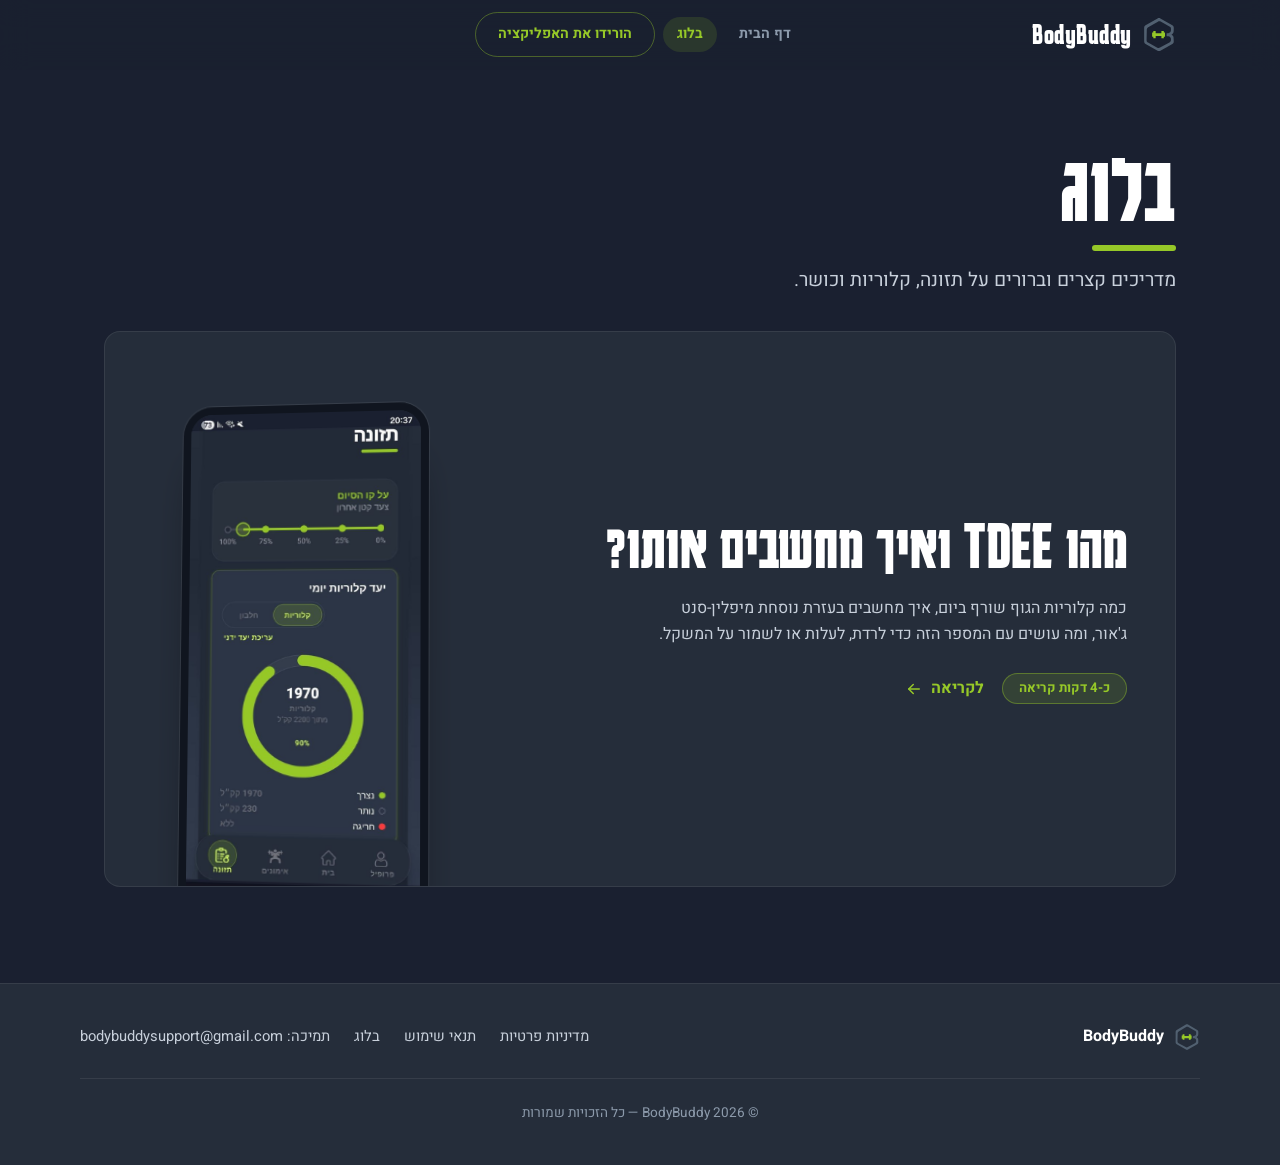
==== blog/index.html @ dd78ea49 "feat(icons): favicons and touch icons on app background color Icons were transparent, so browsers/iO" ====
<!DOCTYPE html>
<html lang="he" dir="rtl">
<head>
<meta charset="UTF-8">
<meta name="viewport" content="width=device-width, initial-scale=1.0">
<title>BodyBuddy – בלוג</title>
<meta name="description" content="מדריכים קצרים על תזונה, קלוריות וכושר מהצוות של BodyBuddy.">
<meta name="theme-color" content="#1a2030">
<link rel="canonical" href="https://bodybuddy.fitness/blog/">
<link rel="icon" href="/favicon.ico" sizes="48x48">
<link rel="icon" type="image/svg+xml" href="/images/icon.svg">
<link rel="icon" type="image/png" sizes="32x32" href="/images/favicon-32.png">
<link rel="icon" type="image/png" sizes="48x48" href="/images/favicon-48.png">
<link rel="icon" type="image/png" sizes="192x192" href="/images/favicon-192.png">
<link rel="apple-touch-icon" sizes="180x180" href="/images/apple-touch-icon.png">
<link rel="manifest" href="/site.webmanifest">
<link rel="preconnect" href="https://fonts.googleapis.com">
<link rel="preconnect" href="https://fonts.gstatic.com" crossorigin>
<link href="https://fonts.googleapis.com/css2?family=Heebo:wght@300;400;500;600;700;800&family=Karantina:wght@300;400;700&display=swap" rel="stylesheet">
<script>document.documentElement.classList.add('js');</script>
<link rel="stylesheet" href="../style.css">
<link rel="stylesheet" href="blog.css">
</head>
<body>

<div class="lap" aria-hidden="true"><i id="lapBar"></i></div>

<header class="site-header" id="siteHeader">
  <div class="header-inner">
    <a href="../index.html" class="brand" aria-label="BodyBuddy — לדף הבית">
      <img src="../images/logo-mark.svg" alt="" class="brand-logo" width="34" height="34">
      <span class="brand-name">BodyBuddy</span>
    </a>
    <div class="header-actions">
      <a href="../index.html" class="nav-link nav-home">דף הבית</a>
      <a href="index.html" class="nav-link is-current" aria-current="page">בלוג</a>
      <a href="../index.html#download" class="btn btn-ghost btn-small">הורידו את האפליקציה</a>
    </div>
  </div>
</header>

<main>
  <div class="section-inner">
    <header class="blog-hero">
      <h1 class="blog-title">בלוג</h1>
      <p class="blog-sub">מדריכים קצרים וברורים על תזונה, קלוריות וכושר.</p>
    </header>

    <div class="posts">
      <a class="post-feature" href="tdee/index.html">
        <div class="post-feature-text">
          <h2>מהו TDEE ואיך מחשבים אותו?</h2>
          <p>כמה קלוריות הגוף שורף ביום, איך מחשבים בעזרת נוסחת מיפלין-סנט ג'אור, ומה עושים עם המספר הזה כדי לרדת, לעלות או לשמור על המשקל.</p>
          <div class="read-meta">
            <span class="chip">כ-4 דקות קריאה</span>
            <span class="read-more">לקריאה
              <svg viewBox="0 0 24 24" fill="none" stroke="currentColor" stroke-width="2" stroke-linecap="round" stroke-linejoin="round" aria-hidden="true"><path d="M19 12H5"/><path d="M11 6l-6 6 6 6"/></svg>
            </span>
          </div>
        </div>
        <div class="post-feature-shot" aria-hidden="true">
          <img src="../images/screens/w640/nutrition-calories.jpg" alt="" width="640" height="1372" loading="lazy">
        </div>
      </a>
    </div>
  </div>
</main>

<footer class="site-footer">
  <div class="footer-inner">
    <div class="footer-brand">
      <img src="../images/logo-mark.svg" alt="" class="footer-logo" width="26" height="26">
      <span>BodyBuddy</span>
    </div>
    <nav class="footer-links" aria-label="קישורי פוטר">
      <a href="/privacypolicy/">מדיניות פרטיות</a>
      <a href="/termsofservice/">תנאי שימוש</a>
      <a href="index.html">בלוג</a>
      <a href="mailto:bodybuddysupport@gmail.com">תמיכה: bodybuddysupport@gmail.com</a>
    </nav>
    <p class="copyright">© <span id="year">2026</span> BodyBuddy — כל הזכויות שמורות</p>
  </div>
</footer>

<script src="blog.js"></script>
</body>
</html>
---- style.css ----
/* ===== BodyBuddy — site =====
   Palette is the app's own (same tokens as the privacy policy page and the logo):
   slate-navy ground, one green. The real app screens are the content. */

:root {
  --bg: #1a2030;
  --surface: #252d3a;
  --inner: #2c3545;
  --green: #96c828;
  --green-soft: rgba(150, 200, 40, 0.14);
  --green-line: rgba(150, 200, 40, 0.4);
  --muted: #516070;
  --text: #c8d0db;
  --text-2: #8c9aab;
  --heading: #ffffff;
  --line: rgba(255, 255, 255, 0.08);
  --font-display: "Karantina", "Heebo", sans-serif;
  --font-body: "Heebo", sans-serif;
  --max-width: 1120px;
  --ease-out: cubic-bezier(0.16, 1, 0.3, 1);
}

* { box-sizing: border-box; margin: 0; padding: 0; }

html {
  overflow-x: hidden;
  scroll-behavior: smooth;
  scroll-padding-top: 72px;
  scrollbar-color: var(--green) var(--bg);
  scrollbar-width: thin;
}

body {
  background: var(--bg);
  color: var(--text);
  font-family: var(--font-body);
  line-height: 1.6;
  -webkit-font-smoothing: antialiased;
  overflow-x: clip;
}

::selection { background: var(--green); color: var(--bg); }
::-webkit-scrollbar { width: 10px; }
::-webkit-scrollbar-track { background: var(--bg); }
::-webkit-scrollbar-thumb { background: var(--green); border-radius: 6px; border: 2px solid var(--bg); }

img { max-width: 100%; display: block; }
a { color: inherit; text-decoration: none; }
a:focus-visible, button:focus-visible { outline: 2px solid var(--green); outline-offset: 4px; border-radius: 6px; }

.accent-text { color: var(--green); }

main, header, footer { position: relative; z-index: 1; }

/* ---------- Barbell: page progress, one plate pair per chapter ---------- */

.barbell { width: clamp(120px, 15vw, 180px); height: auto; aspect-ratio: 180 / 28; overflow: visible; justify-self: center; }
.barbell rect { transform-box: fill-box; }
.bb-shaft { fill: var(--inner); }
.bb-fill { fill: var(--green); transform-origin: center; transform: scaleX(var(--p, 0)); }
.bb-collar { fill: var(--muted); }
.bb-slot rect { fill: none; stroke: var(--inner); stroke-width: 1; }
.bb-plate rect { fill: var(--green); opacity: 0; transition: transform 0.7s var(--ease-out), opacity 0.25s ease; }
.bb-plate .l { transform: translateX(-12px); }
.bb-plate .r { transform: translateX(12px); }
.bb-plate.on rect { opacity: 1; transform: none; }
.barbell.is-lifted .bb-plates, .barbell.is-lifted .bb-collar, .barbell.is-lifted .bb-shaft, .barbell.is-lifted .bb-fill { animation: lift 0.9s var(--ease-out); }
@keyframes lift { 40% { translate: 0 -3px; } }

/* ---------- Header ---------- */

.site-header {
  position: sticky;
  top: 0;
  z-index: 50;
  backdrop-filter: blur(14px);
  -webkit-backdrop-filter: blur(14px);
  background: rgba(26, 32, 48, 0.72);
  border-bottom: 1px solid transparent;
  transition: border-color 0.3s, background 0.3s;
}
.site-header.is-scrolled { border-bottom-color: var(--line); background: rgba(26, 32, 48, 0.92); }

.header-inner {
  max-width: var(--max-width);
  margin: 0 auto;
  padding: 12px 24px;
  display: grid;
  grid-template-columns: 1fr auto 1fr;
  align-items: center;
  gap: 16px;
}
.header-actions { justify-self: end; }
.brand { display: flex; align-items: center; gap: 10px; }
.brand-logo { width: 34px; height: 34px; object-fit: contain; }
.brand-name { font-family: var(--font-display); font-weight: 700; font-size: 1.7rem; line-height: 1; letter-spacing: 0.02em; color: var(--heading); }

/* ---------- Buttons ---------- */

.btn {
  position: relative;
  overflow: hidden;
  display: inline-flex;
  align-items: center;
  justify-content: center;
  gap: 10px;
  border-radius: 999px;
  font-family: var(--font-body);
  font-weight: 700;
  font-size: 1rem;
  padding: 16px 34px;
  border: 1px solid transparent;
  transition: transform 0.5s var(--ease-out), box-shadow 0.4s var(--ease-out), background 0.3s, color 0.3s, border-color 0.3s;
  white-space: nowrap;
  cursor: pointer;
}
.btn svg { width: 20px; height: 20px; flex: none; }

.btn-primary { background: var(--green); color: var(--bg); box-shadow: 0 14px 24px -12px rgba(0, 0, 0, 0.6); }
.btn-primary::after {
  content: "";
  position: absolute;
  inset: 0;
  background: linear-gradient(100deg, transparent 30%, rgba(255, 255, 255, 0.5) 50%, transparent 70%);
  transform: translateX(120%);
  transition: transform 0.9s var(--ease-out);
}
.btn-primary:hover { box-shadow: 0 20px 30px -12px rgba(0, 0, 0, 0.7); }
.btn-primary:hover::after { transform: translateX(-120%); }
.btn-primary svg { transition: transform 0.5s var(--ease-out); }
.btn-primary:hover svg { transform: translateY(3px); }

.header-actions { display: flex; align-items: center; gap: 8px; }
.nav-link { color: var(--text-2); font-size: 0.88rem; font-weight: 700; padding: 6px 14px; border-radius: 999px; }
.nav-link:hover { color: var(--text); }

.btn-ghost { background: transparent; border-color: var(--green-line); color: var(--green); }
.btn-ghost:hover { background: var(--green); color: var(--bg); }
.btn-small { padding: 10px 22px; font-size: 0.88rem; }

.btn-link { color: var(--text); padding: 16px 8px; font-weight: 500; }
.btn-link svg { width: 18px; height: 18px; transition: transform 0.5s var(--ease-out); }
.btn-link:hover { color: var(--green); }
.btn-link:hover svg { transform: translateY(4px); }

/* ---------- Hero: a wall of the real app, drifting ---------- */

.hero {
  position: relative;
  overflow: hidden;
  min-height: min(860px, calc(100svh - 58px));
  padding: 56px 24px 72px;
  display: flex;
  align-items: center;
  justify-content: center;
}

.wall { position: absolute; inset: 0; pointer-events: none; }
.wall-cols {
  position: absolute;
  inset: -20% -10%;
  display: flex;
  justify-content: center;
  gap: 22px;
  transform: rotate(-12deg);
}
.col { width: clamp(150px, 19vw, 250px); flex: none; overflow: hidden; }
.col-b { margin-top: -90px; }
.col-c { margin-top: 60px; }
.col-track { display: flex; flex-direction: column; gap: 22px; }
.col img { width: 100%; height: auto; border-radius: 26px; border: 1px solid var(--line); }
.js .col-a .col-track { animation: wallUp 70s linear infinite; }
.js .col-b .col-track { animation: wallUp 90s linear infinite reverse; }
.js .col-c .col-track { animation: wallUp 80s linear infinite; }
@keyframes wallUp { to { transform: translateY(calc(-50% - 11px)); } }

.wall-scrim {
  position: absolute;
  inset: 0;
  background:
    radial-gradient(ellipse 36% 58% at 50% 50%, var(--bg) 20%, rgba(26, 32, 48, 0.72) 58%, rgba(26, 32, 48, 0) 100%),
    linear-gradient(to bottom, var(--bg), transparent 10%, transparent 86%, var(--bg));
}

.hero-inner {
  position: relative;
  z-index: 2;
  max-width: 680px;
  width: 100%;
  text-align: center;
  display: flex;
  flex-direction: column;
  align-items: center;
}

.hero-logo-wrap { width: clamp(170px, 24vw, 230px); margin-bottom: 26px; transform: translate(var(--lx, 0px), var(--ly, 0px)); transition: transform 0.6s var(--ease-out); }
.hero-logo { width: 100%; height: auto; filter: drop-shadow(0 18px 24px rgba(0, 0, 0, 0.45)); }
.js .hero-logo { animation: logoIn 1.3s var(--ease-out) 0.15s both; }
@keyframes logoIn { from { opacity: 0; transform: translateY(28px) scale(0.92); filter: blur(14px); } to { opacity: 1; transform: none; filter: blur(0) drop-shadow(0 18px 24px rgba(0, 0, 0, 0.45)); } }

.hero-tagline {
  font-size: clamp(1.1rem, 2.4vw, 1.35rem);
  color: var(--text);
  max-width: 520px;
  text-wrap: balance;
  margin-bottom: 32px;
}
.hero-cta { display: flex; align-items: center; gap: 18px; flex-wrap: wrap; justify-content: center; }

.js .hero-tagline, .js .hero-cta { opacity: 0; animation: fadeUp 1s var(--ease-out) forwards; }
.js .hero-tagline { animation-delay: 0.6s; }
.js .hero-cta { animation-delay: 0.78s; }
@keyframes fadeUp { from { opacity: 0; transform: translateY(18px); } to { opacity: 1; transform: none; } }

/* ---------- About ---------- */

.section-inner { max-width: var(--max-width); margin: 0 auto; padding: 0 24px; }

.about { padding: 72px 0 40px; }
.about-text {
  max-width: 880px;
  margin: 0 auto;
  font-size: clamp(1.4rem, 3.2vw, 2.35rem);
  line-height: 1.45;
  font-weight: 700;
  text-wrap: pretty;
}
.about-text .w { color: rgba(200, 208, 219, 0.22); transition: color 0.35s ease; }
.about-text .w.on { color: var(--heading); }
.about-text .w.on.accent-text { color: var(--green); }

/* ---------- Chapters (sticky phone) ---------- */

.chapter { position: relative; padding: 72px 0 32px; }
.chapter > .section-inner { position: relative; z-index: 1; }

/* each chapter draws one of the app's own charts behind it as you read (illustrative, no values) */
.chapter-bg { position: absolute; inset: 0; pointer-events: none; overflow: clip; }
.chart {
  position: sticky;
  top: 34svh;
  display: block;
  width: 100%;
  height: 56svh;
  overflow: visible;
}
.chart-line {
  fill: none;
  stroke: var(--green);
  stroke-width: 2.4;
  stroke-linecap: round;
  stroke-linejoin: round;
  opacity: 0.32;
  stroke-dasharray: 1;
  stroke-dashoffset: calc(1 - var(--draw, 0));
}
.chart-goal { stroke: var(--muted); stroke-width: 1.5; stroke-dasharray: 6 8; vector-effect: non-scaling-stroke; opacity: 0.45; }
.chart-bars rect {
  fill: var(--green);
  opacity: 0.09;
  transform-box: fill-box;
  transform-origin: bottom;
  transform: scaleY(clamp(0, calc(var(--draw, 0) * 8 - var(--k)), 1));
}
html:not(.js) .chapter { --draw: 1; }

.chapter-head { margin-bottom: 24px; max-width: 560px; }
.chapter-title {
  font-family: var(--font-display);
  font-weight: 700;
  font-size: clamp(3.8rem, 11vw, 6rem);
  line-height: 0.95;
  letter-spacing: 0.01em;
  color: var(--heading);
  padding-bottom: 18px;
  position: relative;
}
.chapter-title::after {
  content: "";
  position: absolute;
  inset-inline-start: 0;
  bottom: 0;
  width: 84px;
  height: 6px;
  border-radius: 3px;
  background: var(--green);
  transform-origin: right center;
}
.js .chapter-head:not(.is-visible) .chapter-title::after { transform: scaleX(0); }
.chapter-title::after { transition: transform 0.9s var(--ease-out) 0.2s; }
.chapter-sub { color: var(--text); font-size: 1.15rem; margin-top: 14px; text-wrap: balance; }

.chapter-body {
  display: grid;
  grid-template-columns: minmax(0, 1fr) 340px;
  gap: 72px;
  align-items: start;
}

.steps { list-style: none; position: relative; padding-inline-start: 44px; }
.steps::before {
  content: "";
  position: absolute;
  inset-block: 0;
  inset-inline-start: 7px;
  width: 3px;
  border-radius: 2px;
  background: var(--inner);
}
.steps::after {
  content: "";
  position: absolute;
  inset-block-start: 0;
  inset-inline-start: 7px;
  width: 3px;
  height: 100%;
  border-radius: 2px;
  background: var(--green);
  transform-origin: top;
  transform: scaleY(var(--fill, 0));
}

.step {
  position: relative;
  min-height: 58vh;
  display: flex;
  flex-direction: column;
  justify-content: center;
  opacity: 1;
  transition: opacity 0.6s var(--ease-out);
}
.js .step:not(.is-active) { opacity: 0.32; }
.step::before {
  content: "";
  position: absolute;
  inset-inline-start: -44px;
  top: 50%;
  width: 17px;
  height: 17px;
  margin-top: -9px;
  border-radius: 50%;
  background: var(--bg);
  border: 3px solid var(--inner);
  transition: background 0.4s, border-color 0.4s, transform 0.6s var(--ease-out);
  z-index: 1;
}
.step.is-active::before { background: var(--green); border-color: var(--green); transform: scale(1.35); }

.step h3 {
  font-family: var(--font-display);
  font-weight: 700;
  font-size: clamp(2.3rem, 5vw, 3.4rem);
  line-height: 1;
  color: var(--heading);
  margin-bottom: 14px;
}
.step p { color: var(--text); font-size: 1.1rem; max-width: 44ch; }

/* inline screenshot: the no-JS fallback */
.step-shot {
  display: block;
  width: min(100%, 300px);
  height: auto;
  margin-top: 26px;
  border-radius: 34px;
  border: 8px solid #10151f;
  box-shadow: 0 0 0 1px var(--line), 0 30px 40px -24px rgba(0, 0, 0, 0.8);
}
.phone-col { display: none; }

/* with JS: one sticky phone per chapter whose screen follows the steps (desktop and mobile) */
.js .step-shot { display: none; }
.js .phone-col {
  /* the phone is sized from the screen height so it always fits, even on a classic laptop */
  --w: min(316px, calc((100svh - 130px) * 0.466 + 18px));
  display: block;
  position: sticky;
  top: max(72px, calc(50svh - (var(--w) * 2.144 + 18px) / 2));
  perspective: 1400px;
}
.js .phone {
  width: var(--w);
  margin-inline: auto;
  padding: 9px;
  border-radius: 44px;
  background: #10151f;
  border: 1px solid rgba(255, 255, 255, 0.16);
  box-shadow: 0 50px 60px -30px rgba(0, 0, 0, 0.85), 0 0 0 1px rgba(150, 200, 40, 0.14);
  transform: rotateY(var(--ry, -6deg)) rotateX(2deg);
  transition: transform 0.9s var(--ease-out);
}
.js .phone-screen {
  position: relative;
  width: 100%;
  aspect-ratio: 1080 / 2316;
  border-radius: 36px;
  overflow: hidden;
  background: var(--surface);
}
.phone-screen .scr {
  position: absolute;
  inset: 0;
  width: 100%;
  height: 100%;
  object-fit: cover;
  opacity: 0;
  clip-path: inset(100% 0 0 0);
  transform: scale(1.06);
  transition: clip-path 0.85s var(--ease-out), transform 1.1s var(--ease-out), opacity 0s linear 0.9s;
}
.phone-screen .scr.was-active { opacity: 1; clip-path: inset(0); transform: none; z-index: 1; transition: none; }
.phone-screen .scr.is-active { opacity: 1; clip-path: inset(0); transform: none; z-index: 2; transition: clip-path 0.85s var(--ease-out), transform 1.1s var(--ease-out), opacity 0s; }

/* ---------- Reminders ---------- */

.more { padding: 56px 0 24px; }
.more-inner {
  display: grid;
  grid-template-columns: auto 1fr;
  grid-template-areas: "icon title" "icon text";
  column-gap: 22px;
  align-items: center;
  max-width: 760px;
  padding-block: 34px;
  border-block: 1px solid var(--line);
}
.more-icon { grid-area: icon; width: 56px; height: 56px; padding: 14px; border-radius: 16px; background: var(--green-soft); border: 1px solid var(--green-line); color: var(--green); }
.more h3 { grid-area: title; font-family: var(--font-display); font-weight: 700; font-size: 2.2rem; line-height: 1.1; color: var(--heading); }
.more p { grid-area: text; color: var(--text); }

/* ---------- Download ---------- */

.download { padding: 90px 24px 120px; text-align: center; }
.download-mark { width: 96px; height: auto; margin: 0 auto 26px; }
.section-title {
  font-family: var(--font-display);
  font-weight: 700;
  font-size: clamp(2.8rem, 8vw, 5rem);
  line-height: 1;
  color: var(--heading);
  text-wrap: balance;
  margin-bottom: 20px;
}
.download-sub { color: var(--text); max-width: 480px; margin: 0 auto 40px; font-size: 1.1rem; text-wrap: balance; }
.store-buttons { display: flex; gap: 18px; justify-content: center; flex-wrap: wrap; }

.btn-store { padding: 14px 28px; background: var(--green-soft); border: 1px solid var(--green-line); color: var(--green); }
.btn-store svg { width: 24px; height: 24px; }
.store-text { display: flex; flex-direction: column; align-items: flex-start; line-height: 1.2; }
.store-text small { font-size: 0.7rem; font-weight: 400; opacity: 0.85; }
.btn-disabled { opacity: 0.6; cursor: not-allowed; pointer-events: none; background: var(--surface); border-color: var(--line); color: var(--text-2); }

/* ---------- Footer ---------- */

.site-footer { border-top: 1px solid var(--line); padding: 40px 24px; background: var(--surface); }
.footer-inner { max-width: var(--max-width); margin: 0 auto; display: flex; flex-wrap: wrap; align-items: center; justify-content: space-between; gap: 20px; }
.footer-brand { display: flex; align-items: center; gap: 10px; font-weight: 700; color: var(--heading); }
.footer-logo { width: 26px; height: 26px; }
.footer-links { display: flex; gap: 24px; flex-wrap: wrap; font-size: 0.92rem; color: var(--text); }
.footer-links a { text-underline-offset: 4px; }
.footer-links a:hover { color: var(--green); text-decoration: underline; }
.copyright { width: 100%; text-align: center; color: var(--text-2); font-size: 0.85rem; padding-top: 24px; border-top: 1px solid var(--line); margin-top: 8px; }

/* ---------- Reveal ---------- */

.js .reveal { opacity: 0; transform: translateY(28px); transition: opacity 0.9s var(--ease-out), transform 0.9s var(--ease-out); }
.js .reveal.is-visible { opacity: 1; transform: none; }

/* ---------- Responsive ---------- */

@media (max-width: 900px) {
  .chapter-body { display: flex; flex-direction: column; align-items: stretch; gap: 0; }
  .chapter { padding-top: 56px; }
  .steps { padding-inline-start: 36px; }
  .step::before { inset-inline-start: -36px; }
  .step { min-height: max(260px, calc(100svh - 410px)); }
  .step-shot { margin-inline: auto; margin-top: 28px; }
  /* the phone stays pinned under the header while the steps scroll beneath it */
  .js .phone-col {
    order: -1;
    top: 56px;
    z-index: 4;
    margin-inline: -24px;
    padding: 10px 0 26px;
    background: linear-gradient(to bottom, var(--bg) 84%, rgba(26, 32, 48, 0));
  }
  .js .phone { --w: 158px; padding: 6px; border-radius: 28px; }
  .js .phone-screen { border-radius: 25px; }
  .chart { top: 60svh; height: 36svh; }
}

@media (max-width: 640px) {
  .hero { padding: 40px 20px 56px; }
  .header-inner { padding: 10px 18px; }
  .btn { padding: 14px 26px; font-size: 0.95rem; }
  .btn-small { padding: 9px 16px; font-size: 0.85rem; }
  .header-inner { grid-template-columns: auto 1fr; gap: 10px; }
  /* no room in the bar on a phone: the barbell hangs centred just below the header */
  .barbell {
    position: absolute;
    inset-inline-start: 50%;
    top: 100%;
    translate: 50% 6px;
    width: 104px;
    padding: 5px 10px;
    box-sizing: content-box;
    background: var(--bg);
    border: 1px solid var(--line);
    border-radius: 999px;
  }
  .js .phone-col { padding-top: 28px; }
  .col { width: 42vw; }
  .col-c { display: none; }
  .wall-scrim { background: radial-gradient(ellipse 80% 62% at 50% 50%, var(--bg) 35%, rgba(26, 32, 48, 0.8) 70%, rgba(26, 32, 48, 0.3) 100%), linear-gradient(to bottom, var(--bg), transparent 10%, transparent 86%, var(--bg)); }
  .brand-name { display: none; }
  .footer-inner { flex-direction: column; text-align: center; }
  .footer-links { justify-content: center; }
  .about { padding-top: 40px; }
  .more-inner { grid-template-columns: 1fr; grid-template-areas: "icon" "title" "text"; row-gap: 10px; }
}

@media (prefers-reduced-motion: reduce) {
  html { scroll-behavior: auto; }
  *, *::before, *::after { animation-duration: 0.01ms !important; animation-delay: 0ms !important; animation-iteration-count: 1 !important; transition-duration: 0.01ms !important; transition-delay: 0ms !important; }
  .js .reveal, .js .hero-tagline, .js .hero-cta { opacity: 1; transform: none; }
  .js .col-track { animation: none !important; }
  .about-text .w { color: var(--heading); }
}
---- blog/blog.css ----
/* ===== BodyBuddy blog =====
   Loads after ../style.css, so header, footer, buttons, tokens and fonts are the site's own.
   This file only adds reading layout: the post list, the article, the table of contents. */

body { overflow-x: clip; }

.nav-link.is-current { color: var(--green); background: var(--green-soft); }

/* ---------- Blog index ---------- */

.blog-hero { padding: 72px 0 36px; }
.blog-title {
  font-family: var(--font-display);
  font-weight: 700;
  font-size: clamp(3.8rem, 11vw, 6rem);
  line-height: 0.95;
  color: var(--heading);
  padding-bottom: 18px;
  position: relative;
}
.blog-title::after,
.post-section h2::after {
  content: "";
  position: absolute;
  inset-inline-start: 0;
  bottom: 0;
  width: 84px;
  height: 6px;
  border-radius: 3px;
  background: var(--green);
}
.blog-sub { font-size: 1.2rem; color: var(--text); margin-top: 14px; max-width: 520px; text-wrap: balance; }

.posts { padding-bottom: 96px; }

.post-feature {
  position: relative;
  display: grid;
  grid-template-columns: minmax(0, 1fr) 300px;
  gap: 40px;
  align-items: center;
  overflow: hidden;
  min-height: 420px;
  padding: 44px 48px 0;
  background: var(--surface);
  border: 1px solid var(--line);
  border-radius: 16px;
  transition: border-color 0.35s, background 0.35s;
}
.post-feature:hover { border-color: var(--green-line); background: #28303f; }
.post-feature-text { padding-bottom: 44px; }
.post-feature h2 {
  font-family: var(--font-display);
  font-weight: 700;
  font-size: clamp(2.6rem, 6vw, 4rem);
  line-height: 1;
  color: var(--heading);
  margin-bottom: 18px;
  text-wrap: balance;
}
.post-feature p { max-width: 52ch; margin-bottom: 26px; }
.read-meta { display: flex; align-items: center; gap: 18px; flex-wrap: wrap; }
.chip {
  display: inline-block;
  background: var(--green-soft);
  color: var(--green);
  border: 1px solid var(--green-line);
  border-radius: 999px;
  padding: 4px 16px;
  font-size: 0.82rem;
  font-weight: 700;
}
.read-more { display: inline-flex; align-items: center; gap: 8px; color: var(--green); font-weight: 700; }
.read-more svg { width: 18px; height: 18px; transition: transform 0.5s var(--ease-out); }
.post-feature:hover .read-more svg { transform: translateX(-6px); }

.post-feature-shot { align-self: end; justify-self: center; width: 250px; perspective: 1200px; }
.post-feature-shot img {
  width: 100%;
  height: auto;
  border-radius: 30px 30px 0 0;
  border: 8px solid #10151f;
  border-bottom: 0;
  transform: translateY(26px) rotateY(-8deg) rotateX(3deg);
  transition: transform 0.9s var(--ease-out);
  box-shadow: 0 0 0 1px var(--line), 0 40px 50px -26px rgba(0, 0, 0, 0.8);
}
.post-feature:hover .post-feature-shot img { transform: translateY(0) rotateY(-3deg) rotateX(0); }

/* ---------- Article ---------- */

.article-hero { padding: 48px 0 28px; max-width: 760px; }
.breadcrumb { font-size: 0.88rem; color: var(--text-2); margin-bottom: 26px; }
.breadcrumb a { color: var(--green); }
.breadcrumb a:hover { text-decoration: underline; text-underline-offset: 4px; }
.article-title {
  font-family: var(--font-display);
  font-weight: 700;
  font-size: clamp(3rem, 8vw, 5rem);
  line-height: 1.1;
  color: var(--heading);
  text-wrap: balance;
  margin-bottom: 18px;
}
.article-title span { color: var(--green); }
.article-sub { font-size: 1.25rem; color: var(--text); margin-bottom: 20px; text-wrap: balance; }

.article-layout {
  display: grid;
  grid-template-columns: minmax(0, 720px) 220px;
  justify-content: space-between;
  gap: 56px;
  align-items: start;
  padding-bottom: 72px;
}

.summary {
  background: var(--green-soft);
  border: 1px solid var(--green-line);
  border-radius: 16px;
  padding: 24px 28px;
  margin-bottom: 40px;
  font-size: 1.08rem;
  line-height: 1.8;
}
.summary strong { color: var(--green); }

.post-section { padding: 36px 0 12px; border-top: 1px solid var(--line); scroll-margin-top: 76px; }
.post-section:first-of-type { border-top: 0; padding-top: 0; }
.post-section h2 {
  position: relative;
  font-family: var(--font-display);
  font-weight: 700;
  font-size: clamp(2.2rem, 5vw, 3rem);
  line-height: 1.05;
  color: var(--heading);
  padding-bottom: 14px;
  margin-bottom: 20px;
}
.post-section h2::after { width: 56px; height: 5px; }
.post-section p, .post-section li { font-size: 1.08rem; line-height: 1.85; }
.post-section p { margin-bottom: 14px; max-width: 68ch; }
.post-section ul, .post-section ol { padding-inline-start: 24px; margin: 12px 0 16px; display: flex; flex-direction: column; gap: 10px; max-width: 68ch; }
.post-section li::marker { color: var(--green); font-weight: 700; }
.post-section strong { color: var(--heading); }

.formula {
  direction: ltr;
  text-align: left;
  background: var(--inner);
  border: 1px solid var(--line);
  border-radius: 12px;
  padding: 14px 18px;
  margin: 12px 0;
  font-family: ui-monospace, SFMono-Regular, Menlo, Consolas, monospace;
  font-size: 0.92rem;
  color: var(--heading);
  overflow-x: auto;
}
.formula small { display: block; color: var(--green); font-family: var(--font-body); font-size: 0.78rem; font-weight: 700; margin-bottom: 4px; }
.formula b { color: var(--green); }

.table-wrap { overflow-x: auto; margin: 14px 0 18px; border-radius: 12px; border: 1px solid var(--line); }
table { width: 100%; border-collapse: collapse; font-size: 0.98rem; }
th, td { padding: 12px 16px; text-align: start; white-space: nowrap; }
th { background: var(--inner); color: var(--green); font-size: 0.82rem; }
td { border-top: 1px solid var(--line); }
td.num { color: var(--heading); font-weight: 700; font-variant-numeric: tabular-nums; }

.warning {
  margin-top: 36px;
  padding: 28px;
  background: rgba(248, 113, 113, 0.08);
  border: 1px solid rgba(248, 113, 113, 0.32);
  border-radius: 16px;
}
.warning h2::after { background: #f87171; }

.toc { position: sticky; top: 92px; font-size: 0.92rem; }
.toc-title { font-family: var(--font-display); font-weight: 700; font-size: 1.6rem; color: var(--heading); margin-bottom: 12px; }
.toc ol { list-style: none; position: relative; padding-inline-start: 22px; display: grid; gap: 4px; }
.toc ol::before { content: ""; position: absolute; inset-block: 4px; inset-inline-start: 5px; width: 2px; background: var(--inner); border-radius: 1px; }
.toc a { display: block; color: var(--text-2); padding: 4px 0; line-height: 1.4; transition: color 0.3s; position: relative; }
.toc a::before { content: ""; position: absolute; inset-inline-start: -22px; top: 50%; width: 12px; height: 12px; margin-top: -6px; border-radius: 50%; background: var(--bg); border: 2px solid var(--inner); transition: background 0.3s, border-color 0.3s, transform 0.4s var(--ease-out); }
.toc a:hover { color: var(--text); }
.toc a.is-active { color: var(--heading); font-weight: 700; }
.toc a.is-active::before { background: var(--green); border-color: var(--green); transform: scale(1.2); }
.js .toc:empty { display: none; }

/* ---------- Article call to action ---------- */

.post-cta {
  position: relative;
  overflow: hidden;
  display: grid;
  grid-template-columns: minmax(0, 1fr) 210px;
  gap: 32px;
  align-items: end;
  margin-top: 48px;
  padding: 40px 40px 0;
  background: var(--surface);
  border: 1px solid var(--line);
  border-radius: 16px;
}
.post-cta .cta-text { padding-bottom: 40px; align-self: center; }
.post-cta h2 { font-family: var(--font-display); font-weight: 700; font-size: clamp(2.2rem, 5vw, 3rem); line-height: 1.05; color: var(--heading); margin-bottom: 14px; }
.post-cta h2::after { display: none; }
.post-cta p { margin-bottom: 24px; max-width: 46ch; }
.post-cta .cta-shot img {
  width: 100%;
  height: auto;
  border-radius: 28px 28px 0 0;
  border: 7px solid #10151f;
  border-bottom: 0;
  transform: translateY(18px) rotateY(-8deg);
  box-shadow: 0 0 0 1px var(--line), 0 30px 40px -24px rgba(0, 0, 0, 0.8);
}

/* ---------- Reveal ---------- */

.js .post-section, .js .summary, .js .post-cta { opacity: 0; transform: translateY(26px); transition: opacity 0.8s var(--ease-out), transform 0.8s var(--ease-out); }
.js .post-section.is-visible, .js .summary.is-visible, .js .post-cta.is-visible { opacity: 1; transform: none; }
.js .post-feature { animation: fadeUp 0.9s var(--ease-out) 0.2s both; }

/* ---------- Responsive ---------- */

@media (max-width: 960px) {
  .article-layout { grid-template-columns: minmax(0, 1fr); }
  .toc { display: none; }
}

@media (max-width: 720px) {
  .blog-hero { padding-top: 44px; }
  .post-feature { grid-template-columns: 1fr; padding: 28px 24px 0; min-height: 0; gap: 8px; }
  .post-feature-text { padding-bottom: 8px; }
  .post-feature-shot { width: 200px; margin-top: 12px; }
  .post-cta { grid-template-columns: 1fr; padding: 28px 24px 0; gap: 8px; }
  .post-cta .cta-text { padding-bottom: 8px; }
  .post-cta .cta-shot { width: 180px; justify-self: center; margin-top: 12px; }
  .warning { padding: 22px 20px; }
  .summary { padding: 20px; }
}

@media (prefers-reduced-motion: reduce) {
  .js .post-section, .js .summary, .js .post-cta { opacity: 1; transform: none; }
  .post-feature-shot img, .post-cta .cta-shot img { transform: none; }
}

@media (max-width: 560px) {
  .nav-home { display: none; }
  .header-actions { gap: 6px; }
  .header-actions .btn-small { padding: 9px 16px; font-size: 0.82rem; }
}

/* no sideways scrolling on phones: tables and formulas wrap instead */
@media (max-width: 720px) {
  .table-wrap { overflow-x: visible; }
  table { font-size: 0.9rem; }
  th, td { white-space: normal; padding: 10px 12px; }
  .formula { overflow-x: visible; white-space: pre-wrap; overflow-wrap: anywhere; font-size: 0.82rem; }
}
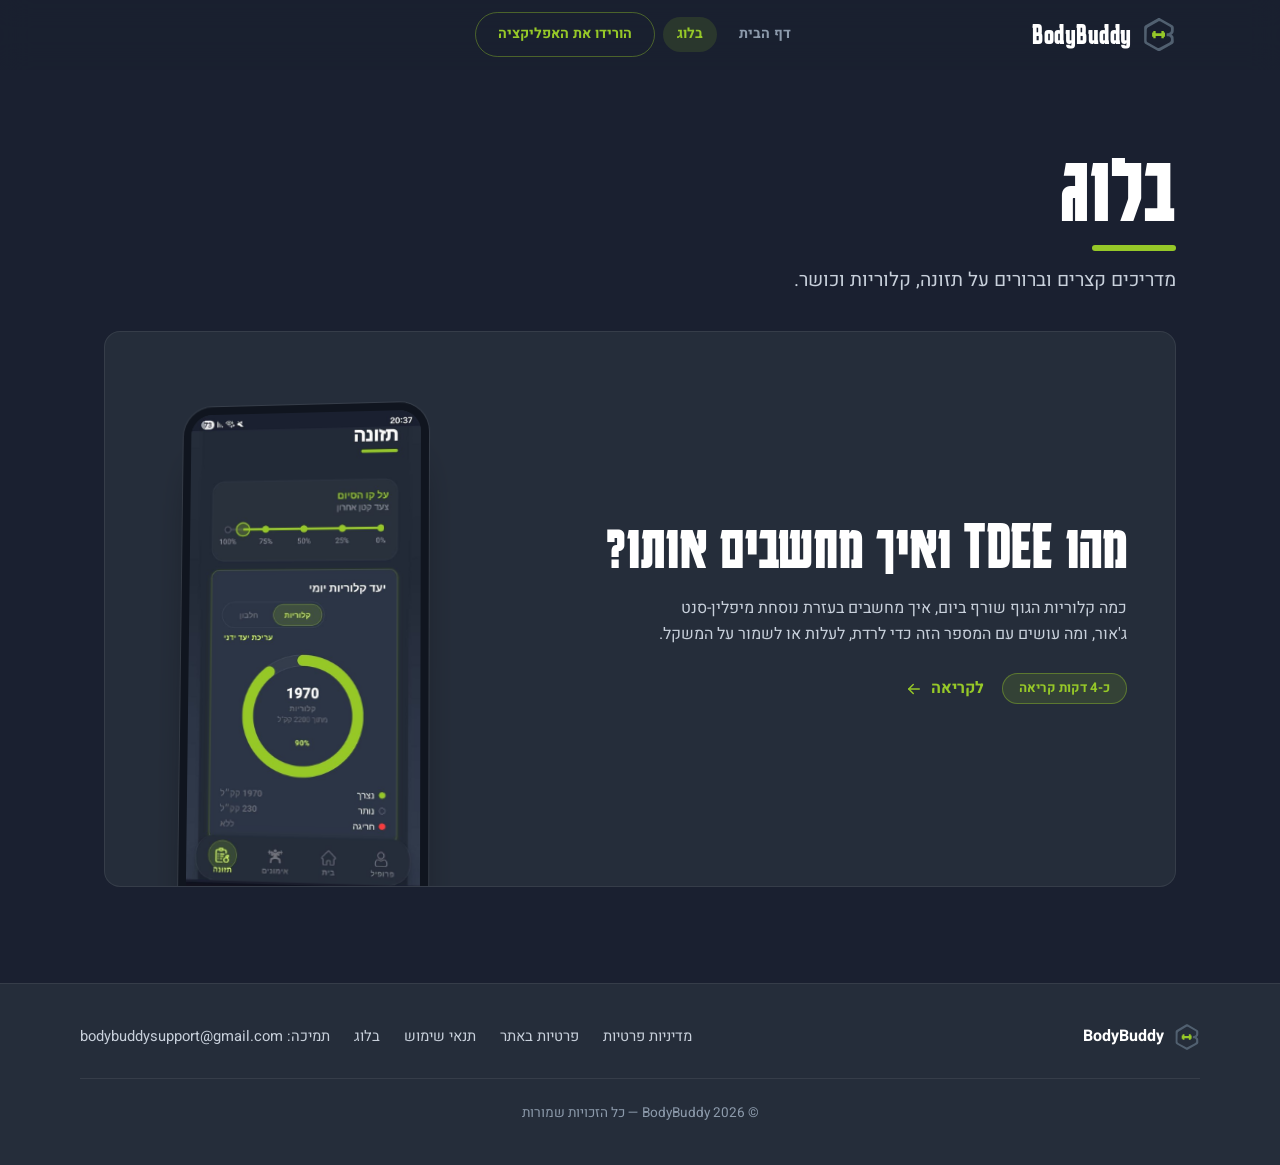
==== commit 58beb937: "feat(seo): add GA4 tag, OG share image, website privacy page and footer links Co-Authored-By: Claude" ====
--- a/blog/index.html
+++ b/blog/index.html
@@ -2,18 +2,27 @@
 <html lang="he" dir="rtl">
 <head>
 <meta charset="UTF-8">
+<script async src="https://www.googletagmanager.com/gtag/js?id=G-S3BT5KTJZK"></script>
+<script>window.dataLayer=window.dataLayer||[];function gtag(){dataLayer.push(arguments);}gtag('js',new Date());gtag('config','G-S3BT5KTJZK');</script>
 <meta name="viewport" content="width=device-width, initial-scale=1.0">
 <title>BodyBuddy – בלוג</title>
 <meta name="description" content="מדריכים קצרים על תזונה, קלוריות וכושר מהצוות של BodyBuddy.">
 <meta name="theme-color" content="#1a2030">
 <link rel="canonical" href="https://bodybuddy.fitness/blog/">
-<link rel="icon" href="/favicon.ico" sizes="48x48">
-<link rel="icon" type="image/svg+xml" href="/images/icon.svg">
-<link rel="icon" type="image/png" sizes="32x32" href="/images/favicon-32.png">
-<link rel="icon" type="image/png" sizes="48x48" href="/images/favicon-48.png">
-<link rel="icon" type="image/png" sizes="192x192" href="/images/favicon-192.png">
-<link rel="apple-touch-icon" sizes="180x180" href="/images/apple-touch-icon.png">
-<link rel="manifest" href="/site.webmanifest">
+<meta property="og:type" content="website">
+<meta property="og:site_name" content="BodyBuddy">
+<meta property="og:locale" content="he_IL">
+<meta property="og:title" content="BodyBuddy – בלוג">
+<meta property="og:description" content="מדריכים קצרים על תזונה, קלוריות וכושר מהצוות של BodyBuddy.">
+<meta property="og:url" content="https://bodybuddy.fitness/blog/">
+<meta property="og:image" content="https://bodybuddy.fitness/images/og-image.png">
+<link rel="icon" href="../favicon.ico" sizes="48x48">
+<link rel="icon" type="image/svg+xml" href="../images/icon.svg">
+<link rel="icon" type="image/png" sizes="32x32" href="../images/favicon-32.png">
+<link rel="icon" type="image/png" sizes="48x48" href="../images/favicon-48.png">
+<link rel="icon" type="image/png" sizes="192x192" href="../images/favicon-192.png">
+<link rel="apple-touch-icon" sizes="180x180" href="../images/apple-touch-icon.png">
+<link rel="manifest" href="../site.webmanifest">
 <link rel="preconnect" href="https://fonts.googleapis.com">
 <link rel="preconnect" href="https://fonts.gstatic.com" crossorigin>
 <link href="https://fonts.googleapis.com/css2?family=Heebo:wght@300;400;500;600;700;800&family=Karantina:wght@300;400;700&display=swap" rel="stylesheet">
@@ -74,6 +83,7 @@
     </div>
     <nav class="footer-links" aria-label="קישורי פוטר">
       <a href="/privacypolicy/">מדיניות פרטיות</a>
+      <a href="/website-privacy/">פרטיות באתר</a>
       <a href="/termsofservice/">תנאי שימוש</a>
       <a href="index.html">בלוג</a>
       <a href="mailto:bodybuddysupport@gmail.com">תמיכה: bodybuddysupport@gmail.com</a>
--- a/style.css
+++ b/style.css
@@ -396,6 +396,16 @@
   border-radius: 36px;
   overflow: hidden;
   background: var(--surface);
+}
+/* hide the screenshots' status bar (time, battery), which the rounded corners clipped: a strip the colour of the frame covers exactly that band, so no app content is lost */
+.js .phone-screen::after {
+  content: "";
+  position: absolute;
+  inset: 0 0 auto;
+  height: 3.2%;
+  background: #10151f;
+  z-index: 3;
+  pointer-events: none;
 }
 .phone-screen .scr {
   position: absolute;
@@ -495,20 +505,8 @@
   .btn { padding: 14px 26px; font-size: 0.95rem; }
   .btn-small { padding: 9px 16px; font-size: 0.85rem; }
   .header-inner { grid-template-columns: auto 1fr; gap: 10px; }
-  /* no room in the bar on a phone: the barbell hangs centred just below the header */
-  .barbell {
-    position: absolute;
-    inset-inline-start: 50%;
-    top: 100%;
-    translate: 50% 6px;
-    width: 104px;
-    padding: 5px 10px;
-    box-sizing: content-box;
-    background: var(--bg);
-    border: 1px solid var(--line);
-    border-radius: 999px;
-  }
-  .js .phone-col { padding-top: 28px; }
+  /* no room in the bar on a phone, and it crowds the pinned phone anywhere else: no barbell on mobile */
+  .barbell { display: none; }
   .col { width: 42vw; }
   .col-c { display: none; }
   .wall-scrim { background: radial-gradient(ellipse 80% 62% at 50% 50%, var(--bg) 35%, rgba(26, 32, 48, 0.8) 70%, rgba(26, 32, 48, 0.3) 100%), linear-gradient(to bottom, var(--bg), transparent 10%, transparent 86%, var(--bg)); }
@@ -526,3 +524,5 @@
   .js .col-track { animation: none !important; }
   .about-text .w { color: var(--heading); }
 }
+
+.visually-hidden { position: absolute; width: 1px; height: 1px; margin: -1px; padding: 0; overflow: hidden; clip: rect(0 0 0 0); white-space: nowrap; border: 0; }
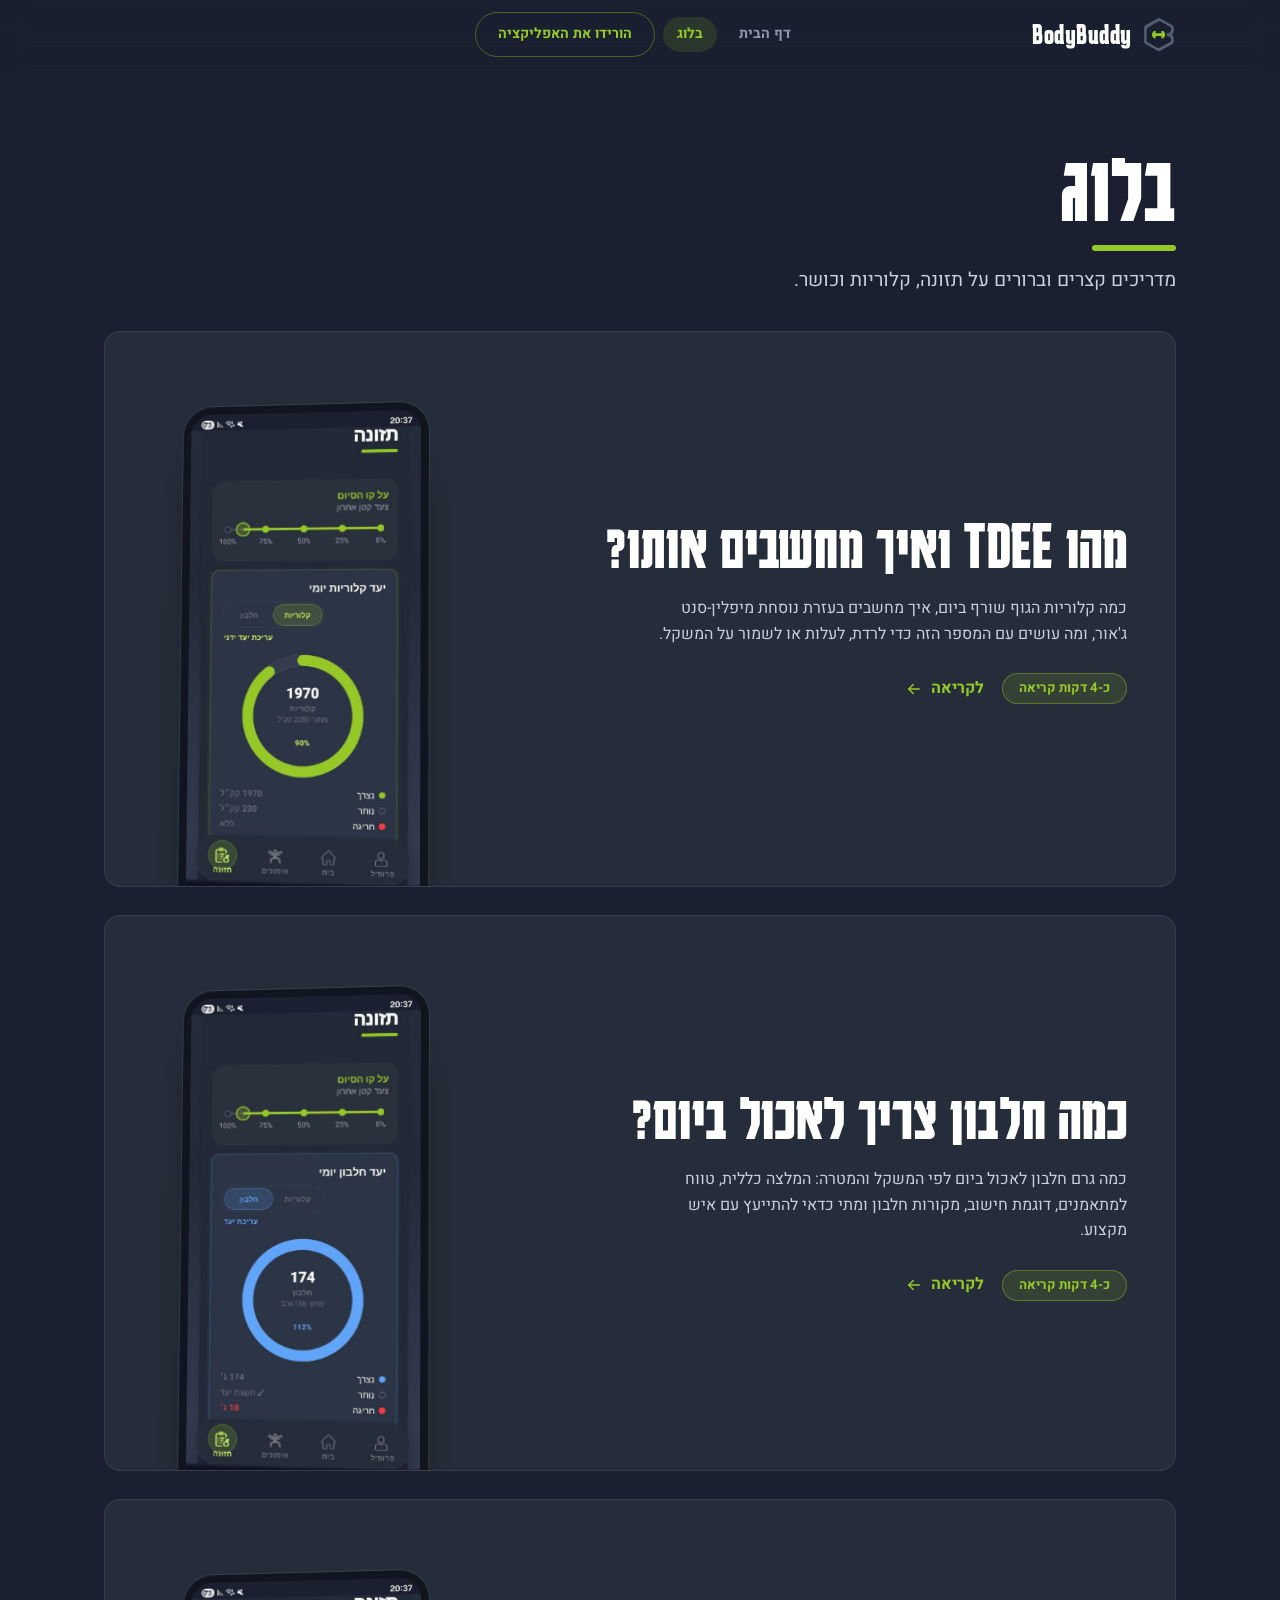
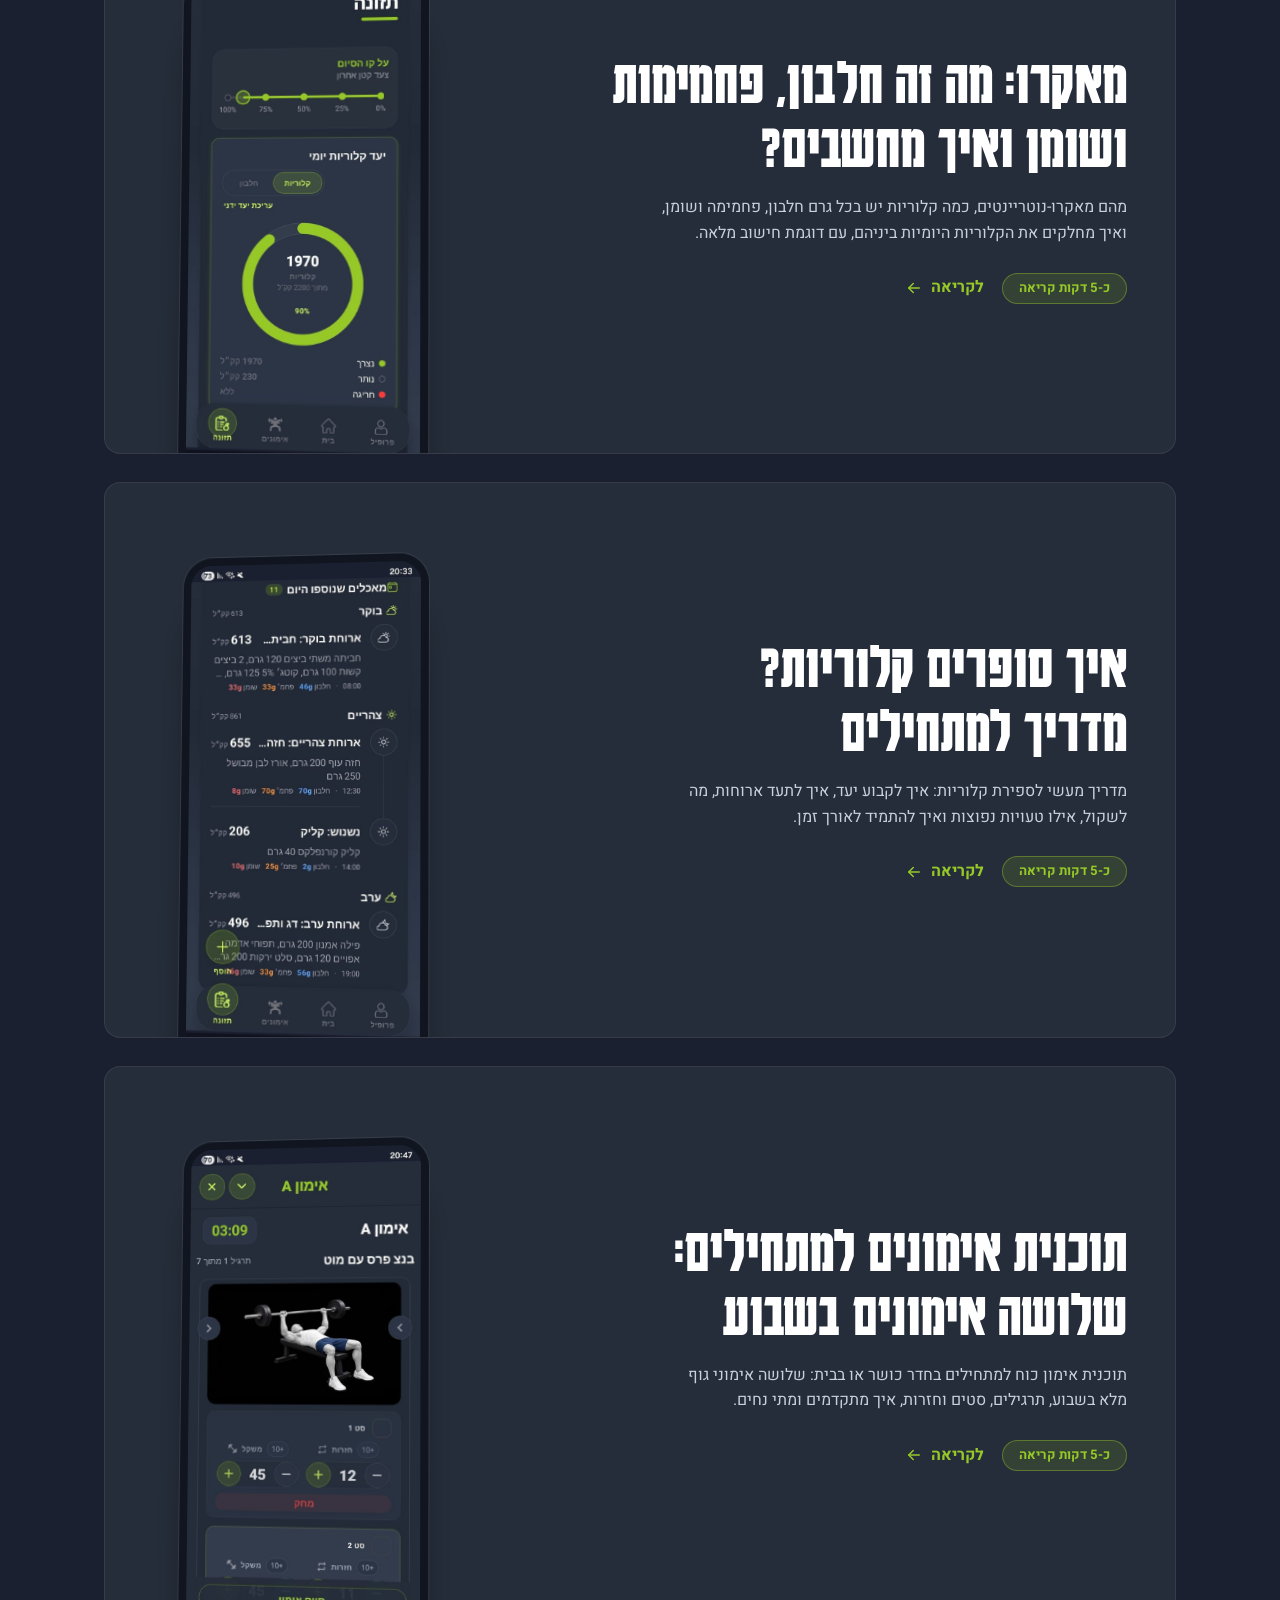
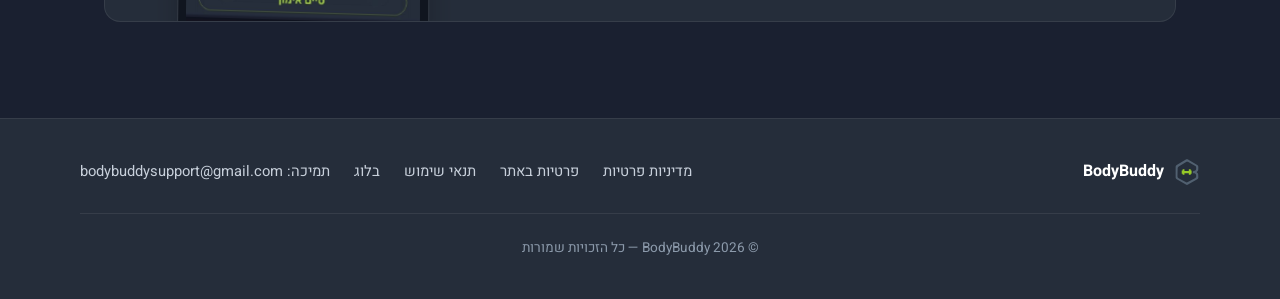
==== commit 94f5d6cb: "feat(seo): add 404 page, four blog articles, structured data, lazy-load fixes and Play click event C" ====
--- a/blog/index.html
+++ b/blog/index.html
@@ -71,6 +71,66 @@
           <img src="../images/screens/w640/nutrition-calories.jpg" alt="" width="640" height="1372" loading="lazy">
         </div>
       </a>
+      <a class="post-feature" href="protein/index.html">
+        <div class="post-feature-text">
+          <h2>כמה חלבון צריך לאכול ביום?</h2>
+          <p>כמה גרם חלבון לאכול ביום לפי המשקל והמטרה: המלצה כללית, טווח למתאמנים, דוגמת חישוב, מקורות חלבון ומתי כדאי להתייעץ עם איש מקצוע.</p>
+          <div class="read-meta">
+            <span class="chip">כ-4 דקות קריאה</span>
+            <span class="read-more">לקריאה
+              <svg viewBox="0 0 24 24" fill="none" stroke="currentColor" stroke-width="2" stroke-linecap="round" stroke-linejoin="round" aria-hidden="true"><path d="M19 12H5"/><path d="M11 6l-6 6 6 6"/></svg>
+            </span>
+          </div>
+        </div>
+        <div class="post-feature-shot" aria-hidden="true">
+          <img src="../images/screens/w640/nutrition-protein.jpg" alt="" width="640" height="1372" loading="lazy">
+        </div>
+      </a>
+      <a class="post-feature" href="macros/index.html">
+        <div class="post-feature-text">
+          <h2>מאקרו: מה זה חלבון, פחמימות ושומן ואיך מחשבים?</h2>
+          <p>מהם מאקרו-נוטריינטים, כמה קלוריות יש בכל גרם חלבון, פחמימה ושומן, ואיך מחלקים את הקלוריות היומיות ביניהם, עם דוגמת חישוב מלאה.</p>
+          <div class="read-meta">
+            <span class="chip">כ-5 דקות קריאה</span>
+            <span class="read-more">לקריאה
+              <svg viewBox="0 0 24 24" fill="none" stroke="currentColor" stroke-width="2" stroke-linecap="round" stroke-linejoin="round" aria-hidden="true"><path d="M19 12H5"/><path d="M11 6l-6 6 6 6"/></svg>
+            </span>
+          </div>
+        </div>
+        <div class="post-feature-shot" aria-hidden="true">
+          <img src="../images/screens/w640/nutrition-calories.jpg" alt="" width="640" height="1372" loading="lazy">
+        </div>
+      </a>
+      <a class="post-feature" href="calorie-counting/index.html">
+        <div class="post-feature-text">
+          <h2>איך סופרים קלוריות? מדריך למתחילים</h2>
+          <p>מדריך מעשי לספירת קלוריות: איך לקבוע יעד, איך לתעד ארוחות, מה לשקול, אילו טעויות נפוצות ואיך להתמיד לאורך זמן.</p>
+          <div class="read-meta">
+            <span class="chip">כ-5 דקות קריאה</span>
+            <span class="read-more">לקריאה
+              <svg viewBox="0 0 24 24" fill="none" stroke="currentColor" stroke-width="2" stroke-linecap="round" stroke-linejoin="round" aria-hidden="true"><path d="M19 12H5"/><path d="M11 6l-6 6 6 6"/></svg>
+            </span>
+          </div>
+        </div>
+        <div class="post-feature-shot" aria-hidden="true">
+          <img src="../images/screens/w640/diary.jpg" alt="" width="640" height="1372" loading="lazy">
+        </div>
+      </a>
+      <a class="post-feature" href="beginner-workout/index.html">
+        <div class="post-feature-text">
+          <h2>תוכנית אימונים למתחילים: שלושה אימונים בשבוע</h2>
+          <p>תוכנית אימון כוח למתחילים בחדר כושר או בבית: שלושה אימוני גוף מלא בשבוע, תרגילים, סטים וחזרות, איך מתקדמים ומתי נחים.</p>
+          <div class="read-meta">
+            <span class="chip">כ-5 דקות קריאה</span>
+            <span class="read-more">לקריאה
+              <svg viewBox="0 0 24 24" fill="none" stroke="currentColor" stroke-width="2" stroke-linecap="round" stroke-linejoin="round" aria-hidden="true"><path d="M19 12H5"/><path d="M11 6l-6 6 6 6"/></svg>
+            </span>
+          </div>
+        </div>
+        <div class="post-feature-shot" aria-hidden="true">
+          <img src="../images/screens/w640/workout-session.jpg" alt="" width="640" height="1372" loading="lazy">
+        </div>
+      </a>
     </div>
   </div>
 </main>
--- a/blog/blog.css
+++ b/blog/blog.css
@@ -31,7 +31,7 @@
 }
 .blog-sub { font-size: 1.2rem; color: var(--text); margin-top: 14px; max-width: 520px; text-wrap: balance; }
 
-.posts { padding-bottom: 96px; }
+.posts { padding-bottom: 96px; display: flex; flex-direction: column; gap: 28px; }
 
 .post-feature {
   position: relative;
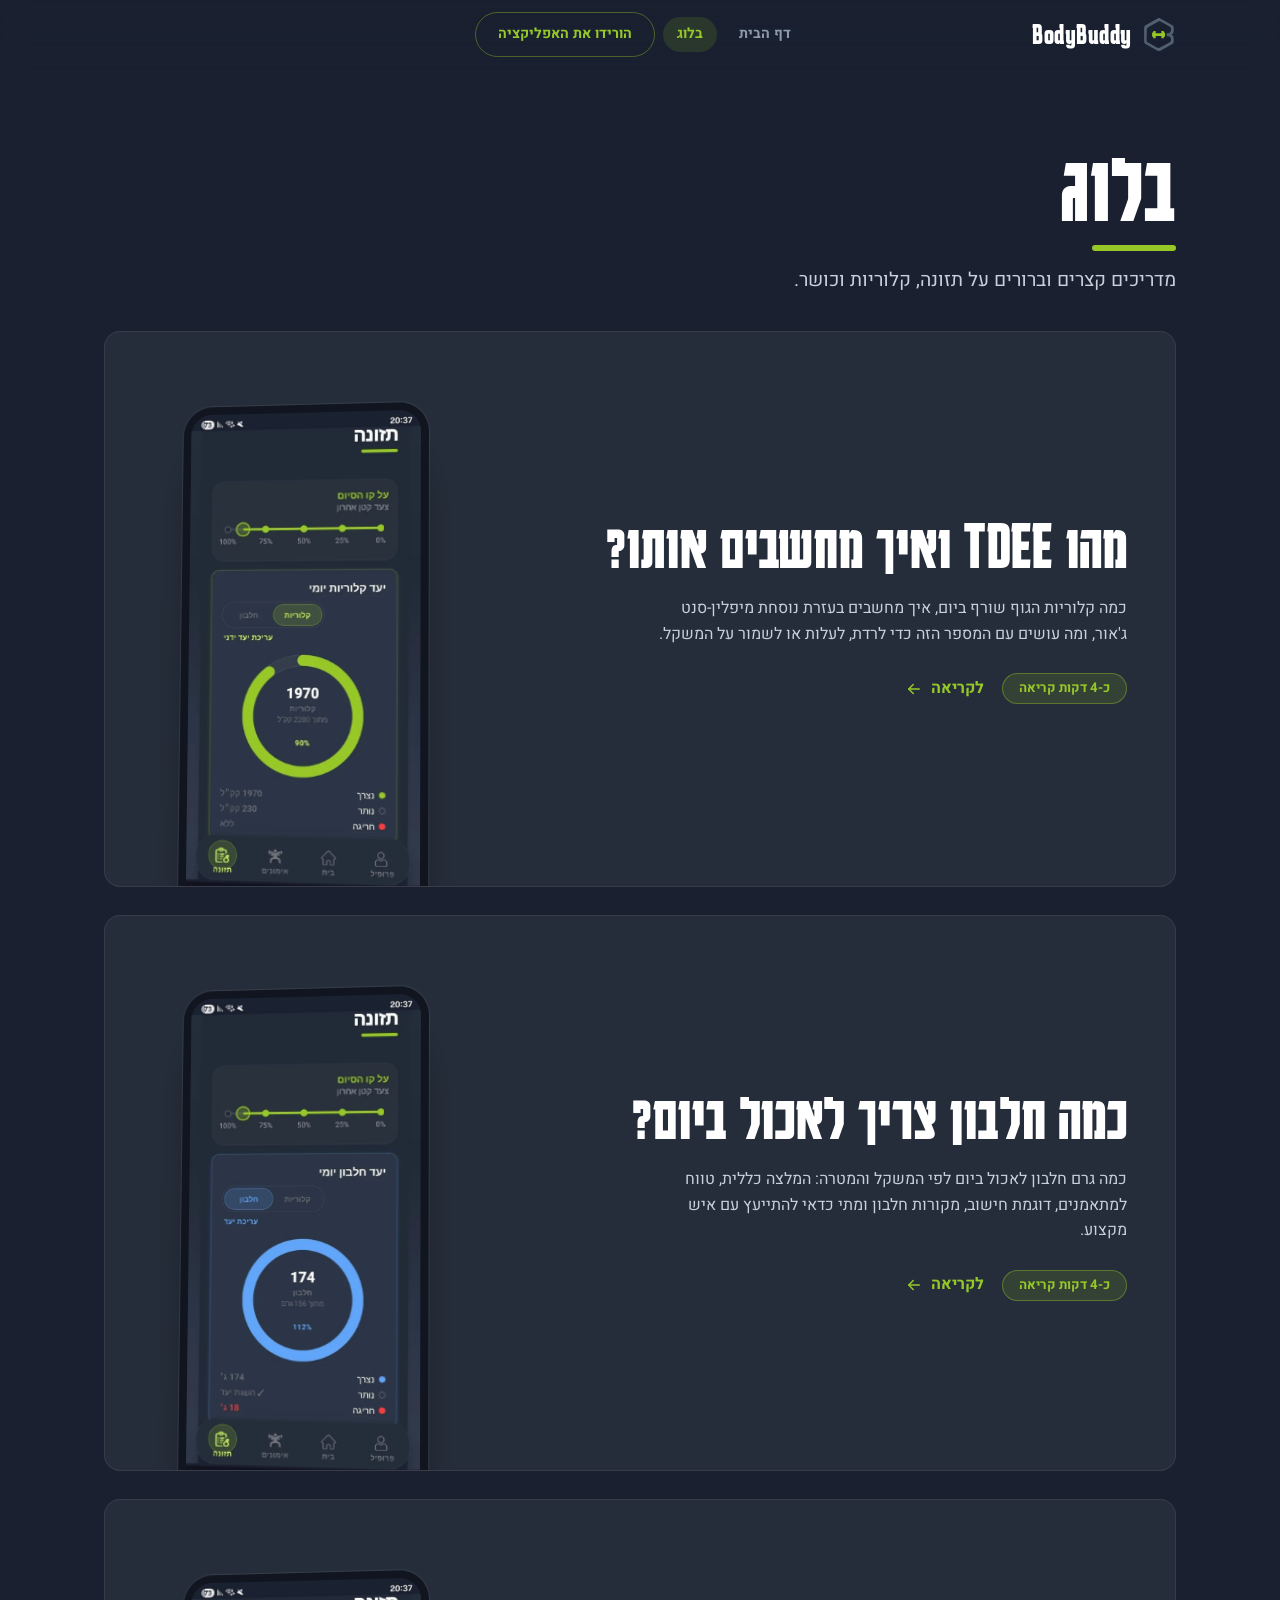
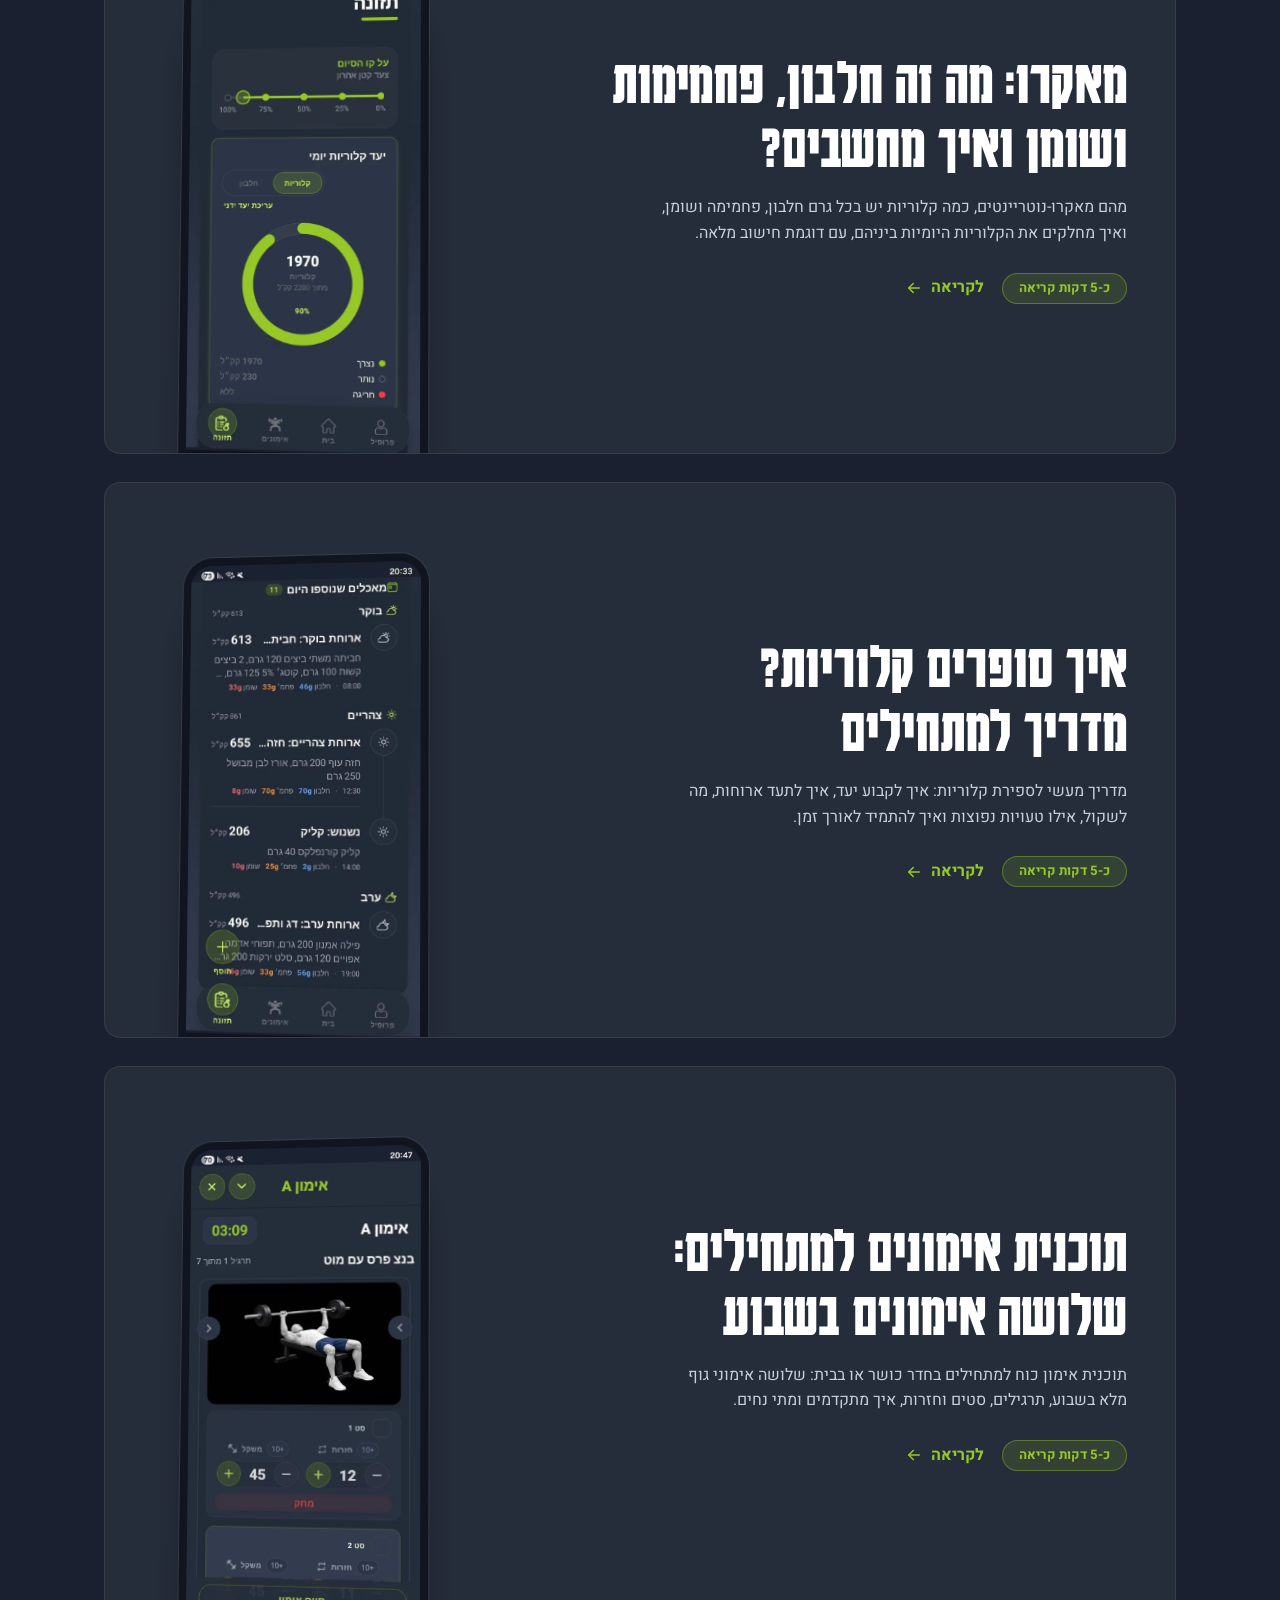
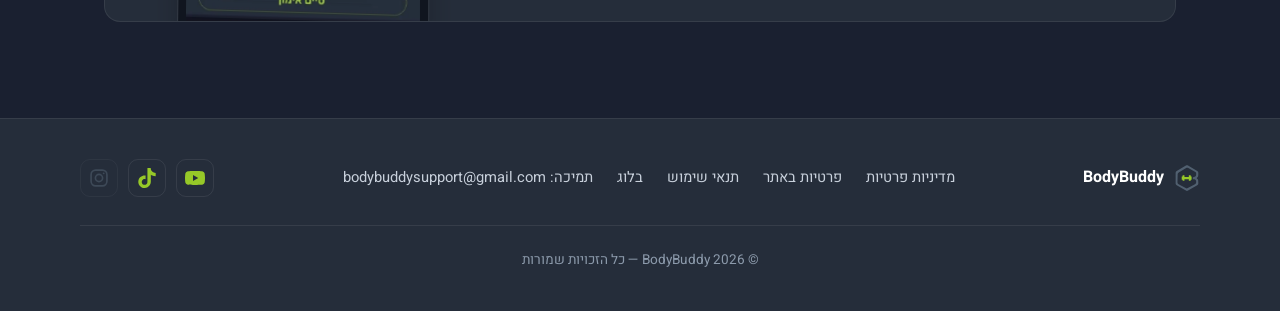
==== commit cf307177: "perf+seo: WebP screenshots, LCP fix, trimmed fonts, guides section, related posts, social icons - Co" ====
--- a/blog/index.html
+++ b/blog/index.html
@@ -25,7 +25,7 @@
 <link rel="manifest" href="../site.webmanifest">
 <link rel="preconnect" href="https://fonts.googleapis.com">
 <link rel="preconnect" href="https://fonts.gstatic.com" crossorigin>
-<link href="https://fonts.googleapis.com/css2?family=Heebo:wght@300;400;500;600;700;800&family=Karantina:wght@300;400;700&display=swap" rel="stylesheet">
+<link href="https://fonts.googleapis.com/css2?family=Heebo:wght@400;500;700&family=Karantina:wght@700&display=swap" rel="stylesheet">
 <script>document.documentElement.classList.add('js');</script>
 <link rel="stylesheet" href="../style.css">
 <link rel="stylesheet" href="blog.css">
@@ -68,7 +68,7 @@
           </div>
         </div>
         <div class="post-feature-shot" aria-hidden="true">
-          <img src="../images/screens/w640/nutrition-calories.jpg" alt="" width="640" height="1372" loading="lazy">
+          <img src="../images/screens/w640/nutrition-calories.webp" alt="" width="640" height="1372" loading="lazy">
         </div>
       </a>
       <a class="post-feature" href="protein/index.html">
@@ -83,7 +83,7 @@
           </div>
         </div>
         <div class="post-feature-shot" aria-hidden="true">
-          <img src="../images/screens/w640/nutrition-protein.jpg" alt="" width="640" height="1372" loading="lazy">
+          <img src="../images/screens/w640/nutrition-protein.webp" alt="" width="640" height="1372" loading="lazy">
         </div>
       </a>
       <a class="post-feature" href="macros/index.html">
@@ -98,7 +98,7 @@
           </div>
         </div>
         <div class="post-feature-shot" aria-hidden="true">
-          <img src="../images/screens/w640/nutrition-calories.jpg" alt="" width="640" height="1372" loading="lazy">
+          <img src="../images/screens/w640/nutrition-calories.webp" alt="" width="640" height="1372" loading="lazy">
         </div>
       </a>
       <a class="post-feature" href="calorie-counting/index.html">
@@ -113,7 +113,7 @@
           </div>
         </div>
         <div class="post-feature-shot" aria-hidden="true">
-          <img src="../images/screens/w640/diary.jpg" alt="" width="640" height="1372" loading="lazy">
+          <img src="../images/screens/w640/diary.webp" alt="" width="640" height="1372" loading="lazy">
         </div>
       </a>
       <a class="post-feature" href="beginner-workout/index.html">
@@ -128,7 +128,7 @@
           </div>
         </div>
         <div class="post-feature-shot" aria-hidden="true">
-          <img src="../images/screens/w640/workout-session.jpg" alt="" width="640" height="1372" loading="lazy">
+          <img src="../images/screens/w640/workout-session.webp" alt="" width="640" height="1372" loading="lazy">
         </div>
       </a>
     </div>
@@ -148,6 +148,17 @@
       <a href="index.html">בלוג</a>
       <a href="mailto:bodybuddysupport@gmail.com">תמיכה: bodybuddysupport@gmail.com</a>
     </nav>
+    <div class="footer-social" aria-label="רשתות חברתיות">
+      <a class="social-icon" href="https://www.youtube.com/@BodyBuddy-Fitness" target="_blank" rel="noopener" aria-label="BodyBuddy ביוטיוב" title="יוטיוב">
+        <svg viewBox="0 0 24 24" aria-hidden="true"><path fill="currentColor" fill-rule="evenodd" d="M23.5 6.2a3 3 0 0 0-2.1-2.1C19.5 3.6 12 3.6 12 3.6s-7.5 0-9.4.5A3 3 0 0 0 .5 6.2 31.3 31.3 0 0 0 0 12a31.3 31.3 0 0 0 .5 5.8 3 3 0 0 0 2.1 2.1c1.9.5 9.4.5 9.4.5s7.5 0 9.4-.5a3 3 0 0 0 2.1-2.1A31.3 31.3 0 0 0 24 12a31.3 31.3 0 0 0-.5-5.8ZM9.6 15.6V8.4l6.3 3.6-6.3 3.6Z"/></svg>
+      </a>
+      <a class="social-icon" href="https://www.tiktok.com/@bodybuddy.app" target="_blank" rel="noopener" aria-label="BodyBuddy בטיקטוק" title="טיקטוק">
+        <svg viewBox="0 0 24 24" aria-hidden="true"><path fill="currentColor" d="M12.53.02c1.31-.02 2.61-.01 3.91-.02.08 1.53.63 3.09 1.75 4.17 1.12 1.11 2.7 1.62 4.24 1.79v4.03c-1.44-.05-2.89-.35-4.2-.97-.57-.26-1.1-.59-1.62-.93-.01 2.92.01 5.84-.02 8.75-.08 1.4-.54 2.79-1.35 3.94-1.31 1.92-3.58 3.17-5.91 3.21-1.43.08-2.86-.31-4.08-1.03-2.02-1.19-3.44-3.37-3.65-5.71-.02-.5-.03-1-.01-1.49.18-1.9 1.12-3.72 2.58-4.96 1.66-1.44 3.98-2.13 6.15-1.72.02 1.48-.04 2.96-.04 4.44-.99-.32-2.15-.23-3.02.37-.63.41-1.11 1.04-1.36 1.75-.21.51-.15 1.07-.14 1.61.24 1.64 1.82 3.02 3.5 2.87 1.12-.01 2.19-.66 2.77-1.61.19-.33.4-.67.41-1.06.1-1.79.06-3.57.07-5.36.01-4.03-.01-8.05.02-12.07Z"/></svg>
+      </a>
+      <span class="social-icon is-disabled" role="img" aria-label="אינסטגרם – בקרוב" title="אינסטגרם – בקרוב">
+        <svg viewBox="0 0 24 24" aria-hidden="true" fill="none" stroke="currentColor" stroke-width="2"><rect x="2.5" y="2.5" width="19" height="19" rx="5.5"/><circle cx="12" cy="12" r="4.3"/><circle cx="17.6" cy="6.4" r="1.1" fill="currentColor" stroke="none"/></svg>
+      </span>
+    </div>
     <p class="copyright">© <span id="year">2026</span> BodyBuddy — כל הזכויות שמורות</p>
   </div>
 </footer>
--- a/style.css
+++ b/style.css
@@ -438,6 +438,67 @@
 .more h3 { grid-area: title; font-family: var(--font-display); font-weight: 700; font-size: 2.2rem; line-height: 1.1; color: var(--heading); }
 .more p { grid-area: text; color: var(--text); }
 
+/* ---------- FAQ: hairline rows, one plus that turns into a minus ---------- */
+
+/* ---------- Guides: links to the blog articles ---------- */
+.guides { padding: 72px 0 24px; }
+.guides-title { font-family: var(--font-display); font-weight: 700; font-size: clamp(2.6rem, 7vw, 4rem); line-height: 1; color: var(--heading); }
+.guides-title::after { content: ""; display: block; width: 56px; height: 5px; border-radius: 3px; background: var(--green); margin-top: 16px; }
+.guides-sub { color: var(--text); margin: 18px 0 28px; }
+.guides-grid { display: grid; grid-template-columns: repeat(5, minmax(0, 1fr)); gap: 14px; }
+@media (max-width: 1000px) { .guides-grid { grid-template-columns: repeat(2, minmax(0, 1fr)); } .guide-card:last-child { grid-column: 1 / -1; } }
+@media (max-width: 560px) { .guides-grid { grid-template-columns: 1fr; } }
+.guide-card { display: flex; flex-direction: column; gap: 8px; padding: 20px; background: var(--surface); border: 1px solid var(--line); border-radius: 16px; color: var(--text); transition: border-color 0.3s, transform 0.3s var(--ease-out); }
+.guide-card h3 { color: var(--heading); font-size: 1.05rem; font-weight: 700; line-height: 1.35; }
+.guide-card p { font-size: 0.92rem; color: var(--text-2); flex: 1; }
+.guide-meta { align-self: flex-start; margin-top: 6px; background: var(--green-soft); color: var(--green); border-radius: 999px; padding: 2px 12px; font-size: 0.78rem; font-weight: 700; }
+.guide-card:hover, .guide-card:focus-visible { border-color: var(--green-line); transform: translateY(-3px); outline: none; }
+.guides-all { display: inline-block; margin-top: 22px; color: var(--green); font-weight: 700; text-underline-offset: 4px; }
+.guides-all:hover { text-decoration: underline; }
+@media (prefers-reduced-motion: reduce) { .guide-card { transition: none; } .guide-card:hover { transform: none; } }
+
+.faq { padding: 72px 0 24px; }
+.faq-inner { max-width: 820px; }
+.faq-title {
+  font-family: var(--font-display);
+  font-weight: 700;
+  font-size: clamp(2.6rem, 7vw, 4rem);
+  line-height: 1;
+  color: var(--heading);
+  margin-bottom: 36px;
+}
+.faq-title::after { content: ""; display: block; width: 56px; height: 5px; border-radius: 3px; background: var(--green); margin-top: 16px; }
+.faq-item { border-bottom: 1px solid var(--line); }
+.faq-item:first-child { border-top: 1px solid var(--line); }
+.faq-item summary {
+  list-style: none;
+  display: flex;
+  align-items: center;
+  justify-content: space-between;
+  gap: 20px;
+  padding: 22px 4px;
+  min-height: 44px;
+  cursor: pointer;
+  font-weight: 700;
+  font-size: 1.15rem;
+  line-height: 1.4;
+  color: var(--heading);
+  transition: color 0.3s;
+}
+.faq-item summary::-webkit-details-marker { display: none; }
+.faq-item summary:hover, .faq-item[open] summary { color: var(--green); }
+.faq-item summary:focus-visible { outline: 2px solid var(--green); outline-offset: 2px; border-radius: 6px; }
+.faq-plus { position: relative; flex: none; width: 20px; height: 20px; }
+.faq-plus::before, .faq-plus::after { content: ""; position: absolute; inset: 9px 1px auto; height: 2px; border-radius: 1px; background: currentColor; transition: transform 0.45s var(--ease-out); }
+.faq-plus::after { transform: rotate(90deg); }
+.faq-item[open] .faq-plus::after { transform: rotate(0deg); }
+.faq-answer { padding: 0 4px 24px; max-width: 62ch; }
+.faq-answer p { color: var(--text); font-size: 1.05rem; line-height: 1.7; }
+.faq-answer a { color: var(--green); text-underline-offset: 4px; text-decoration: underline; }
+.faq-answer a:hover { color: var(--heading); }
+.faq-item[open] .faq-answer { animation: faqIn 0.5s var(--ease-out); }
+@keyframes faqIn { from { opacity: 0; transform: translateY(-6px); } to { opacity: 1; transform: none; } }
+
 /* ---------- Download ---------- */
 
 .download { padding: 90px 24px 120px; text-align: center; }
@@ -469,6 +530,12 @@
 .footer-links { display: flex; gap: 24px; flex-wrap: wrap; font-size: 0.92rem; color: var(--text); }
 .footer-links a { text-underline-offset: 4px; }
 .footer-links a:hover { color: var(--green); text-decoration: underline; }
+.footer-social { display: flex; align-items: center; gap: 10px; }
+.social-icon { display: inline-grid; place-items: center; width: 38px; height: 38px; border-radius: 10px; border: 1px solid var(--line); color: var(--green); transition: background 0.2s, border-color 0.2s, transform 0.2s; }
+.social-icon svg { width: 20px; height: 20px; }
+a.social-icon:hover, a.social-icon:focus-visible { background: var(--green-soft); border-color: var(--green-line); transform: translateY(-2px); outline: none; }
+.social-icon.is-disabled { color: var(--muted); opacity: 0.55; cursor: not-allowed; }
+@media (prefers-reduced-motion: reduce) { .social-icon { transition: none; } a.social-icon:hover { transform: none; } }
 .copyright { width: 100%; text-align: center; color: var(--text-2); font-size: 0.85rem; padding-top: 24px; border-top: 1px solid var(--line); margin-top: 8px; }
 
 /* ---------- Reveal ---------- */
--- a/blog/blog.css
+++ b/blog/blog.css
@@ -93,6 +93,8 @@
 .breadcrumb { font-size: 0.88rem; color: var(--text-2); margin-bottom: 26px; }
 .breadcrumb a { color: var(--green); }
 .breadcrumb a:hover { text-decoration: underline; text-underline-offset: 4px; }
+.post-section p a, .post-section li a, .summary a { color: var(--green); text-decoration: underline; text-underline-offset: 4px; }
+.post-section p a:hover, .post-section li a:hover, .summary a:hover { color: var(--heading); }
 .article-title {
   font-family: var(--font-display);
   font-weight: 700;
@@ -186,6 +188,15 @@
 .toc a.is-active { color: var(--heading); font-weight: 700; }
 .toc a.is-active::before { background: var(--green); border-color: var(--green); transform: scale(1.2); }
 .js .toc:empty { display: none; }
+
+/* ---------- Related articles ---------- */
+
+.related-posts { margin-top: 48px; padding-top: 32px; border-top: 1px solid var(--line); }
+.related-posts h2 { font-family: var(--font-display); font-weight: 700; font-size: 2rem; line-height: 1.1; color: var(--heading); margin-bottom: 18px; }
+.related-grid { display: grid; grid-template-columns: repeat(auto-fill, minmax(200px, 1fr)); gap: 12px; }
+.related-card { display: flex; flex-direction: column; gap: 6px; padding: 16px 18px; background: var(--surface); border: 1px solid var(--line); border-radius: 14px; color: var(--heading); font-weight: 700; line-height: 1.4; transition: border-color 0.3s; }
+.related-card span { color: var(--text-2); font-weight: 400; font-size: 0.82rem; }
+.related-card:hover, .related-card:focus-visible { border-color: var(--green-line); outline: none; }
 
 /* ---------- Article call to action ---------- */
 
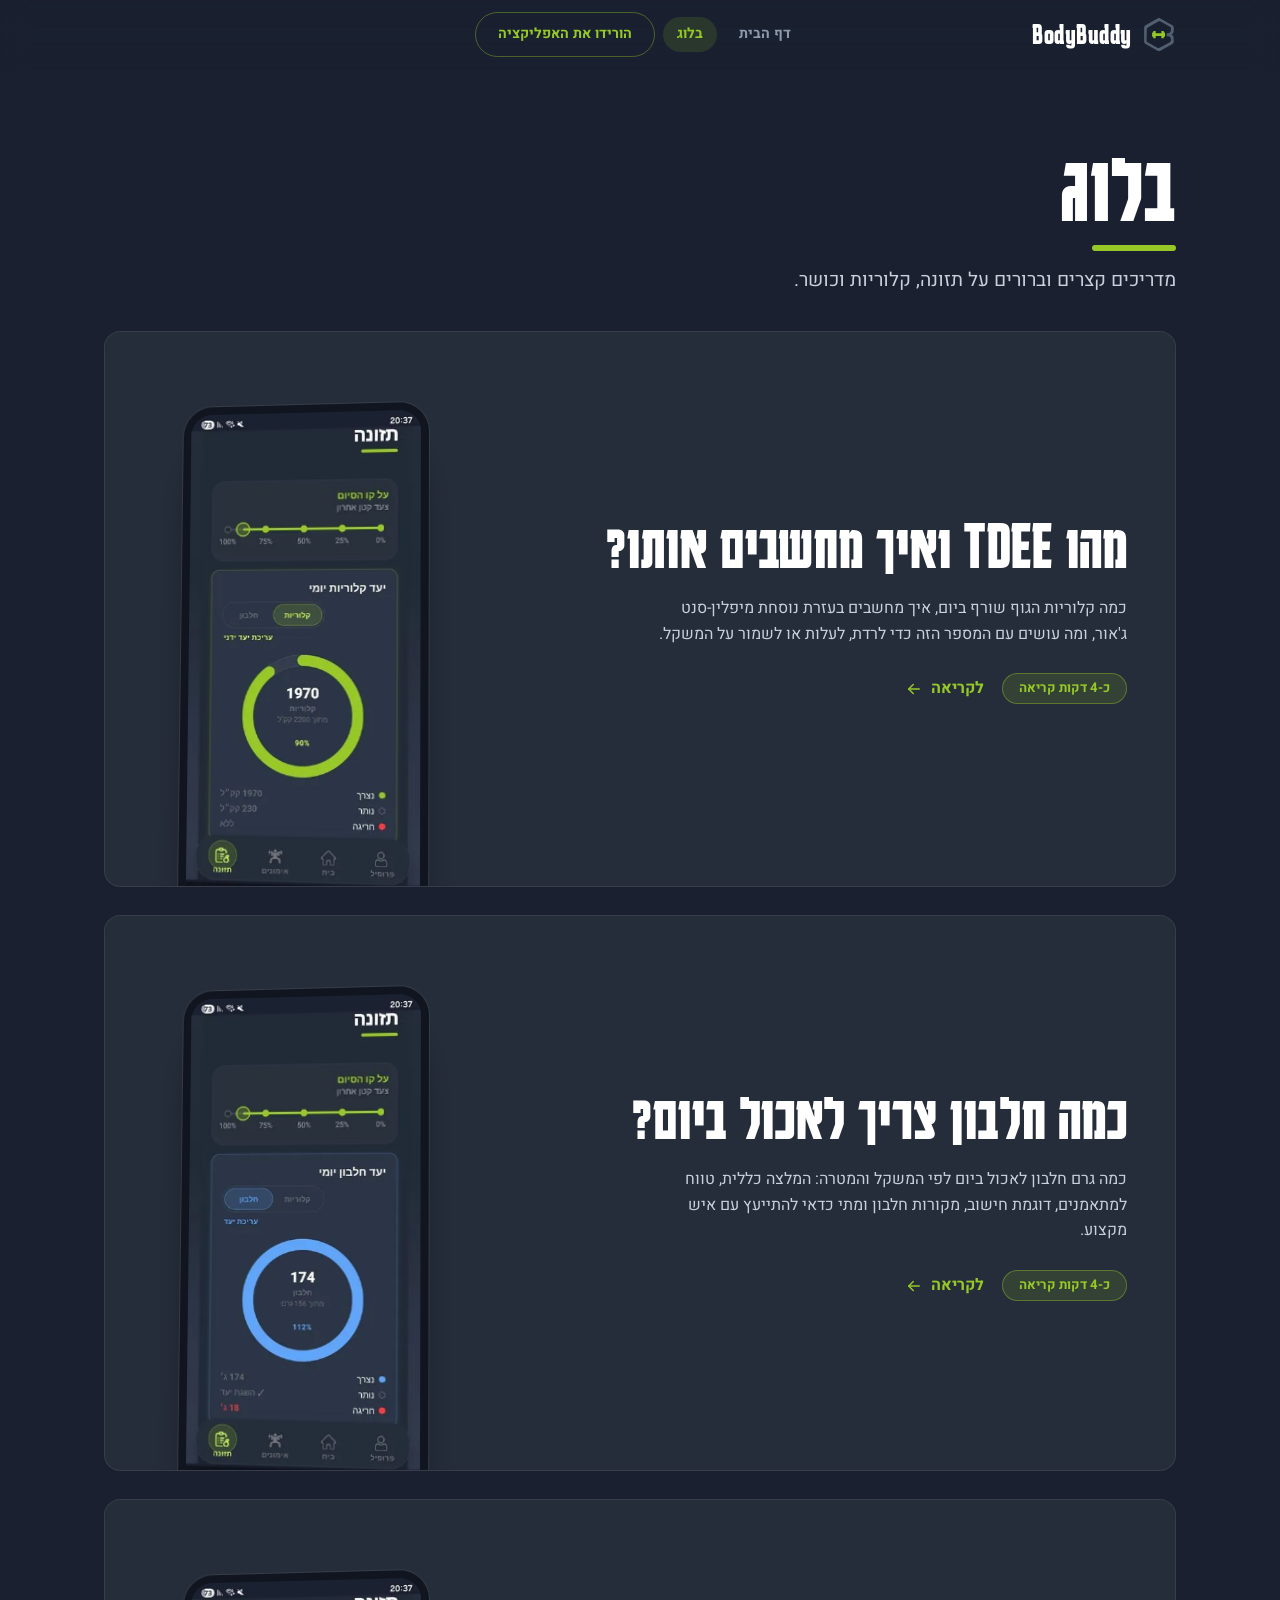
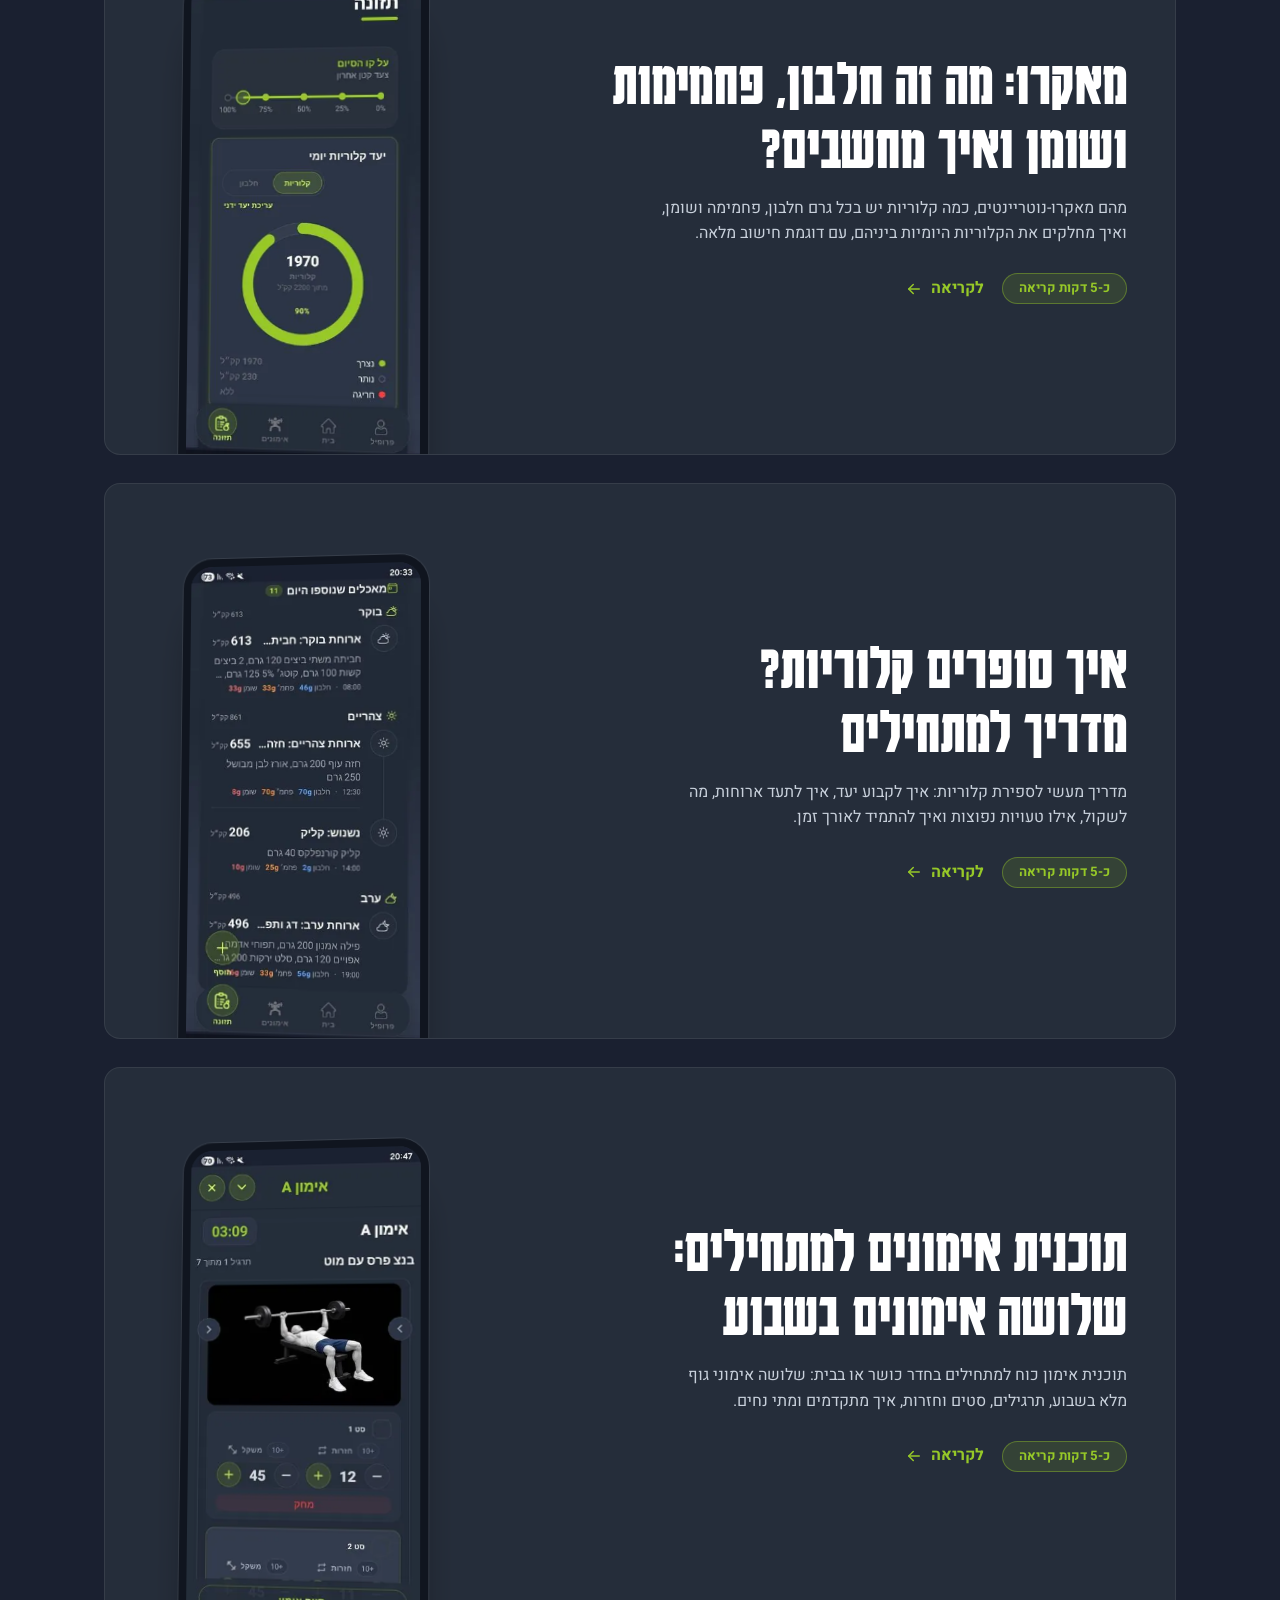
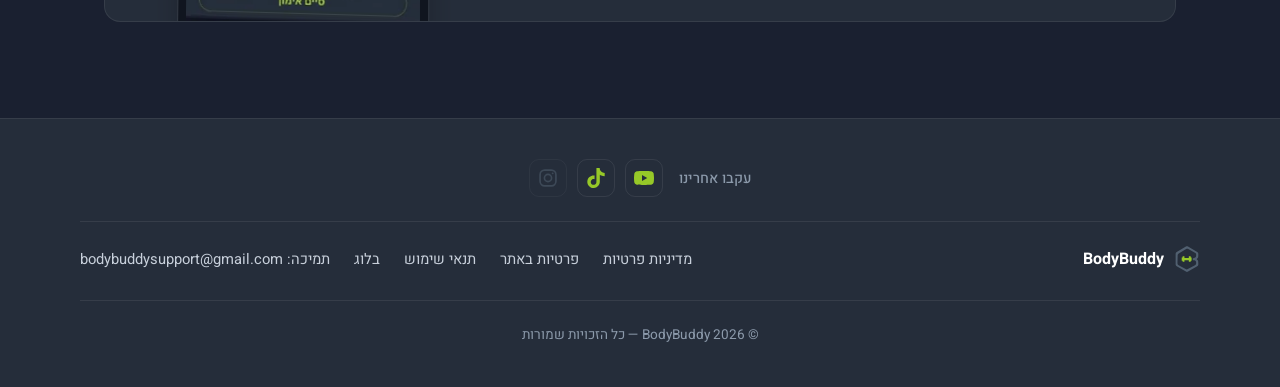
==== commit 44cba4a5: "perf(mobile): faster LCP, non-blocking fonts, deferred analytics, srcset; footer social row - fetchp" ====
--- a/blog/index.html
+++ b/blog/index.html
@@ -2,8 +2,8 @@
 <html lang="he" dir="rtl">
 <head>
 <meta charset="UTF-8">
-<script async src="https://www.googletagmanager.com/gtag/js?id=G-S3BT5KTJZK"></script>
-<script>window.dataLayer=window.dataLayer||[];function gtag(){dataLayer.push(arguments);}gtag('js',new Date());gtag('config','G-S3BT5KTJZK');</script>
+<script>window.dataLayer=window.dataLayer||[];function gtag(){dataLayer.push(arguments);}gtag('js',new Date());gtag('config','G-S3BT5KTJZK');
+addEventListener('load',function(){var s=document.createElement('script');s.async=true;s.src='https://www.googletagmanager.com/gtag/js?id=G-S3BT5KTJZK';document.head.appendChild(s);});</script>
 <meta name="viewport" content="width=device-width, initial-scale=1.0">
 <title>BodyBuddy – בלוג</title>
 <meta name="description" content="מדריכים קצרים על תזונה, קלוריות וכושר מהצוות של BodyBuddy.">
@@ -25,7 +25,8 @@
 <link rel="manifest" href="../site.webmanifest">
 <link rel="preconnect" href="https://fonts.googleapis.com">
 <link rel="preconnect" href="https://fonts.gstatic.com" crossorigin>
-<link href="https://fonts.googleapis.com/css2?family=Heebo:wght@400;500;700&family=Karantina:wght@700&display=swap" rel="stylesheet">
+<link rel="preload" as="style" href="https://fonts.googleapis.com/css2?family=Heebo:wght@400;500;700&family=Karantina:wght@700&display=swap" onload="this.onload=null;this.rel='stylesheet'">
+<noscript><link rel="stylesheet" href="https://fonts.googleapis.com/css2?family=Heebo:wght@400;500;700&family=Karantina:wght@700&display=swap"></noscript>
 <script>document.documentElement.classList.add('js');</script>
 <link rel="stylesheet" href="../style.css">
 <link rel="stylesheet" href="blog.css">
@@ -68,7 +69,7 @@
           </div>
         </div>
         <div class="post-feature-shot" aria-hidden="true">
-          <img src="../images/screens/w640/nutrition-calories.webp" alt="" width="640" height="1372" loading="lazy">
+          <img src="../images/screens/w640/nutrition-calories.webp" srcset="../images/screens/w360/nutrition-calories.webp 360w, ../images/screens/w640/nutrition-calories.webp 640w" sizes="220px" alt="" width="640" height="1372" loading="lazy">
         </div>
       </a>
       <a class="post-feature" href="protein/index.html">
@@ -83,7 +84,7 @@
           </div>
         </div>
         <div class="post-feature-shot" aria-hidden="true">
-          <img src="../images/screens/w640/nutrition-protein.webp" alt="" width="640" height="1372" loading="lazy">
+          <img src="../images/screens/w640/nutrition-protein.webp" srcset="../images/screens/w360/nutrition-protein.webp 360w, ../images/screens/w640/nutrition-protein.webp 640w" sizes="220px" alt="" width="640" height="1372" loading="lazy">
         </div>
       </a>
       <a class="post-feature" href="macros/index.html">
@@ -98,7 +99,7 @@
           </div>
         </div>
         <div class="post-feature-shot" aria-hidden="true">
-          <img src="../images/screens/w640/nutrition-calories.webp" alt="" width="640" height="1372" loading="lazy">
+          <img src="../images/screens/w640/nutrition-calories.webp" srcset="../images/screens/w360/nutrition-calories.webp 360w, ../images/screens/w640/nutrition-calories.webp 640w" sizes="220px" alt="" width="640" height="1372" loading="lazy">
         </div>
       </a>
       <a class="post-feature" href="calorie-counting/index.html">
@@ -113,7 +114,7 @@
           </div>
         </div>
         <div class="post-feature-shot" aria-hidden="true">
-          <img src="../images/screens/w640/diary.webp" alt="" width="640" height="1372" loading="lazy">
+          <img src="../images/screens/w640/diary.webp" srcset="../images/screens/w360/diary.webp 360w, ../images/screens/w640/diary.webp 640w" sizes="220px" alt="" width="640" height="1372" loading="lazy">
         </div>
       </a>
       <a class="post-feature" href="beginner-workout/index.html">
@@ -128,7 +129,7 @@
           </div>
         </div>
         <div class="post-feature-shot" aria-hidden="true">
-          <img src="../images/screens/w640/workout-session.webp" alt="" width="640" height="1372" loading="lazy">
+          <img src="../images/screens/w640/workout-session.webp" srcset="../images/screens/w360/workout-session.webp 360w, ../images/screens/w640/workout-session.webp 640w" sizes="220px" alt="" width="640" height="1372" loading="lazy">
         </div>
       </a>
     </div>
@@ -137,6 +138,18 @@
 
 <footer class="site-footer">
   <div class="footer-inner">
+    <div class="footer-social" aria-label="רשתות חברתיות">
+      <span class="footer-social-label">עקבו אחרינו</span>
+      <a class="social-icon" href="https://www.youtube.com/@BodyBuddy-Fitness" target="_blank" rel="noopener" aria-label="BodyBuddy ביוטיוב" title="יוטיוב">
+        <svg viewBox="0 0 24 24" aria-hidden="true"><path fill="currentColor" fill-rule="evenodd" d="M23.5 6.2a3 3 0 0 0-2.1-2.1C19.5 3.6 12 3.6 12 3.6s-7.5 0-9.4.5A3 3 0 0 0 .5 6.2 31.3 31.3 0 0 0 0 12a31.3 31.3 0 0 0 .5 5.8 3 3 0 0 0 2.1 2.1c1.9.5 9.4.5 9.4.5s7.5 0 9.4-.5a3 3 0 0 0 2.1-2.1A31.3 31.3 0 0 0 24 12a31.3 31.3 0 0 0-.5-5.8ZM9.6 15.6V8.4l6.3 3.6-6.3 3.6Z"/></svg>
+      </a>
+      <a class="social-icon" href="https://www.tiktok.com/@bodybuddy.app" target="_blank" rel="noopener" aria-label="BodyBuddy בטיקטוק" title="טיקטוק">
+        <svg viewBox="0 0 24 24" aria-hidden="true"><path fill="currentColor" d="M12.53.02c1.31-.02 2.61-.01 3.91-.02.08 1.53.63 3.09 1.75 4.17 1.12 1.11 2.7 1.62 4.24 1.79v4.03c-1.44-.05-2.89-.35-4.2-.97-.57-.26-1.1-.59-1.62-.93-.01 2.92.01 5.84-.02 8.75-.08 1.4-.54 2.79-1.35 3.94-1.31 1.92-3.58 3.17-5.91 3.21-1.43.08-2.86-.31-4.08-1.03-2.02-1.19-3.44-3.37-3.65-5.71-.02-.5-.03-1-.01-1.49.18-1.9 1.12-3.72 2.58-4.96 1.66-1.44 3.98-2.13 6.15-1.72.02 1.48-.04 2.96-.04 4.44-.99-.32-2.15-.23-3.02.37-.63.41-1.11 1.04-1.36 1.75-.21.51-.15 1.07-.14 1.61.24 1.64 1.82 3.02 3.5 2.87 1.12-.01 2.19-.66 2.77-1.61.19-.33.4-.67.41-1.06.1-1.79.06-3.57.07-5.36.01-4.03-.01-8.05.02-12.07Z"/></svg>
+      </a>
+      <span class="social-icon is-disabled" role="img" aria-label="אינסטגרם – בקרוב" title="אינסטגרם – בקרוב">
+        <svg viewBox="0 0 24 24" aria-hidden="true" fill="none" stroke="currentColor" stroke-width="2"><rect x="2.5" y="2.5" width="19" height="19" rx="5.5"/><circle cx="12" cy="12" r="4.3"/><circle cx="17.6" cy="6.4" r="1.1" fill="currentColor" stroke="none"/></svg>
+      </span>
+    </div>
     <div class="footer-brand">
       <img src="../images/logo-mark.svg" alt="" class="footer-logo" width="26" height="26">
       <span>BodyBuddy</span>
@@ -148,17 +161,6 @@
       <a href="index.html">בלוג</a>
       <a href="mailto:bodybuddysupport@gmail.com">תמיכה: bodybuddysupport@gmail.com</a>
     </nav>
-    <div class="footer-social" aria-label="רשתות חברתיות">
-      <a class="social-icon" href="https://www.youtube.com/@BodyBuddy-Fitness" target="_blank" rel="noopener" aria-label="BodyBuddy ביוטיוב" title="יוטיוב">
-        <svg viewBox="0 0 24 24" aria-hidden="true"><path fill="currentColor" fill-rule="evenodd" d="M23.5 6.2a3 3 0 0 0-2.1-2.1C19.5 3.6 12 3.6 12 3.6s-7.5 0-9.4.5A3 3 0 0 0 .5 6.2 31.3 31.3 0 0 0 0 12a31.3 31.3 0 0 0 .5 5.8 3 3 0 0 0 2.1 2.1c1.9.5 9.4.5 9.4.5s7.5 0 9.4-.5a3 3 0 0 0 2.1-2.1A31.3 31.3 0 0 0 24 12a31.3 31.3 0 0 0-.5-5.8ZM9.6 15.6V8.4l6.3 3.6-6.3 3.6Z"/></svg>
-      </a>
-      <a class="social-icon" href="https://www.tiktok.com/@bodybuddy.app" target="_blank" rel="noopener" aria-label="BodyBuddy בטיקטוק" title="טיקטוק">
-        <svg viewBox="0 0 24 24" aria-hidden="true"><path fill="currentColor" d="M12.53.02c1.31-.02 2.61-.01 3.91-.02.08 1.53.63 3.09 1.75 4.17 1.12 1.11 2.7 1.62 4.24 1.79v4.03c-1.44-.05-2.89-.35-4.2-.97-.57-.26-1.1-.59-1.62-.93-.01 2.92.01 5.84-.02 8.75-.08 1.4-.54 2.79-1.35 3.94-1.31 1.92-3.58 3.17-5.91 3.21-1.43.08-2.86-.31-4.08-1.03-2.02-1.19-3.44-3.37-3.65-5.71-.02-.5-.03-1-.01-1.49.18-1.9 1.12-3.72 2.58-4.96 1.66-1.44 3.98-2.13 6.15-1.72.02 1.48-.04 2.96-.04 4.44-.99-.32-2.15-.23-3.02.37-.63.41-1.11 1.04-1.36 1.75-.21.51-.15 1.07-.14 1.61.24 1.64 1.82 3.02 3.5 2.87 1.12-.01 2.19-.66 2.77-1.61.19-.33.4-.67.41-1.06.1-1.79.06-3.57.07-5.36.01-4.03-.01-8.05.02-12.07Z"/></svg>
-      </a>
-      <span class="social-icon is-disabled" role="img" aria-label="אינסטגרם – בקרוב" title="אינסטגרם – בקרוב">
-        <svg viewBox="0 0 24 24" aria-hidden="true" fill="none" stroke="currentColor" stroke-width="2"><rect x="2.5" y="2.5" width="19" height="19" rx="5.5"/><circle cx="12" cy="12" r="4.3"/><circle cx="17.6" cy="6.4" r="1.1" fill="currentColor" stroke="none"/></svg>
-      </span>
-    </div>
     <p class="copyright">© <span id="year">2026</span> BodyBuddy — כל הזכויות שמורות</p>
   </div>
 </footer>
--- a/style.css
+++ b/style.css
@@ -225,7 +225,7 @@
   font-weight: 700;
   text-wrap: pretty;
 }
-.about-text .w { color: rgba(200, 208, 219, 0.22); transition: color 0.35s ease; }
+.about-text .w { color: rgba(200, 208, 219, 0.6); transition: color 0.35s ease; }
 .about-text .w.on { color: var(--heading); }
 .about-text .w.on.accent-text { color: var(--green); }
 
@@ -530,7 +530,8 @@
 .footer-links { display: flex; gap: 24px; flex-wrap: wrap; font-size: 0.92rem; color: var(--text); }
 .footer-links a { text-underline-offset: 4px; }
 .footer-links a:hover { color: var(--green); text-decoration: underline; }
-.footer-social { display: flex; align-items: center; gap: 10px; }
+.footer-social { width: 100%; display: flex; align-items: center; justify-content: center; gap: 10px; padding-bottom: 24px; margin-bottom: 4px; border-bottom: 1px solid var(--line); }
+.footer-social-label { color: var(--text-2); font-size: 0.9rem; font-weight: 500; margin-inline-end: 6px; }
 .social-icon { display: inline-grid; place-items: center; width: 38px; height: 38px; border-radius: 10px; border: 1px solid var(--line); color: var(--green); transition: background 0.2s, border-color 0.2s, transform 0.2s; }
 .social-icon svg { width: 20px; height: 20px; }
 a.social-icon:hover, a.social-icon:focus-visible { background: var(--green-soft); border-color: var(--green-line); transform: translateY(-2px); outline: none; }
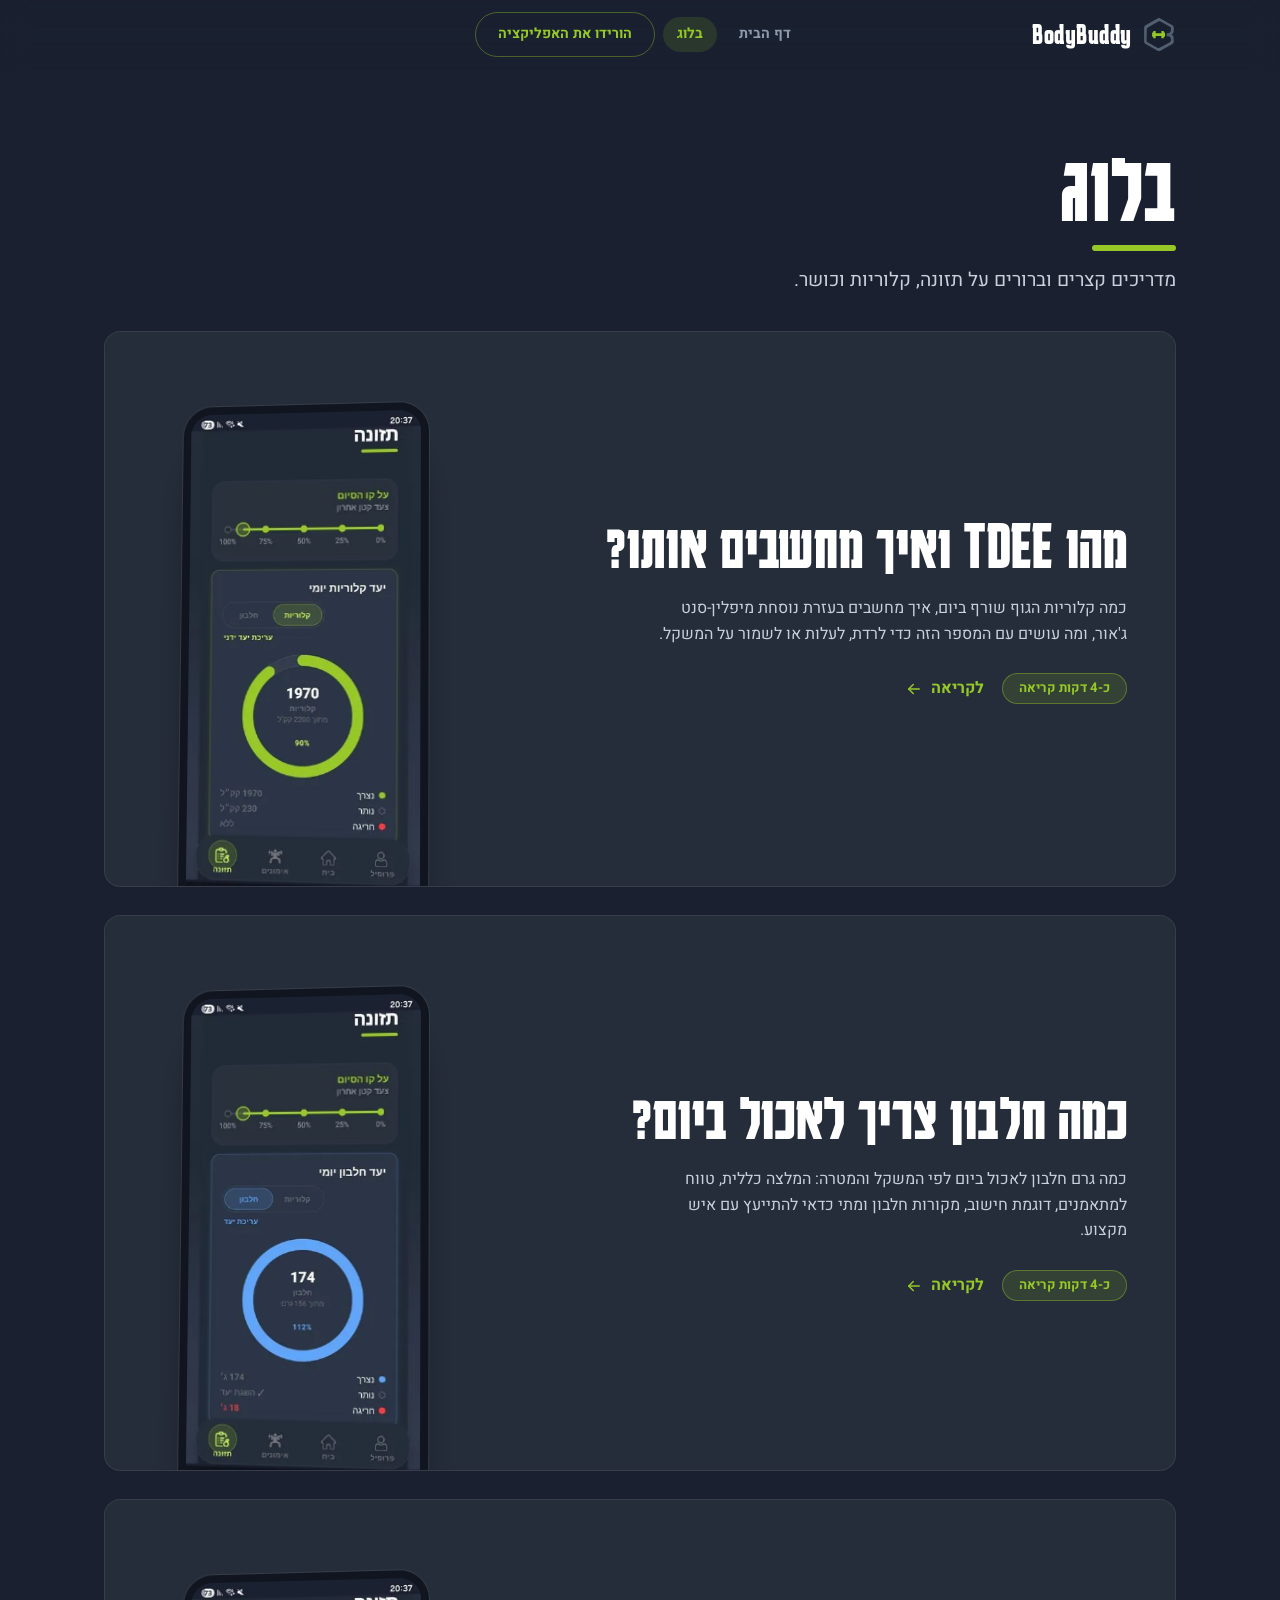
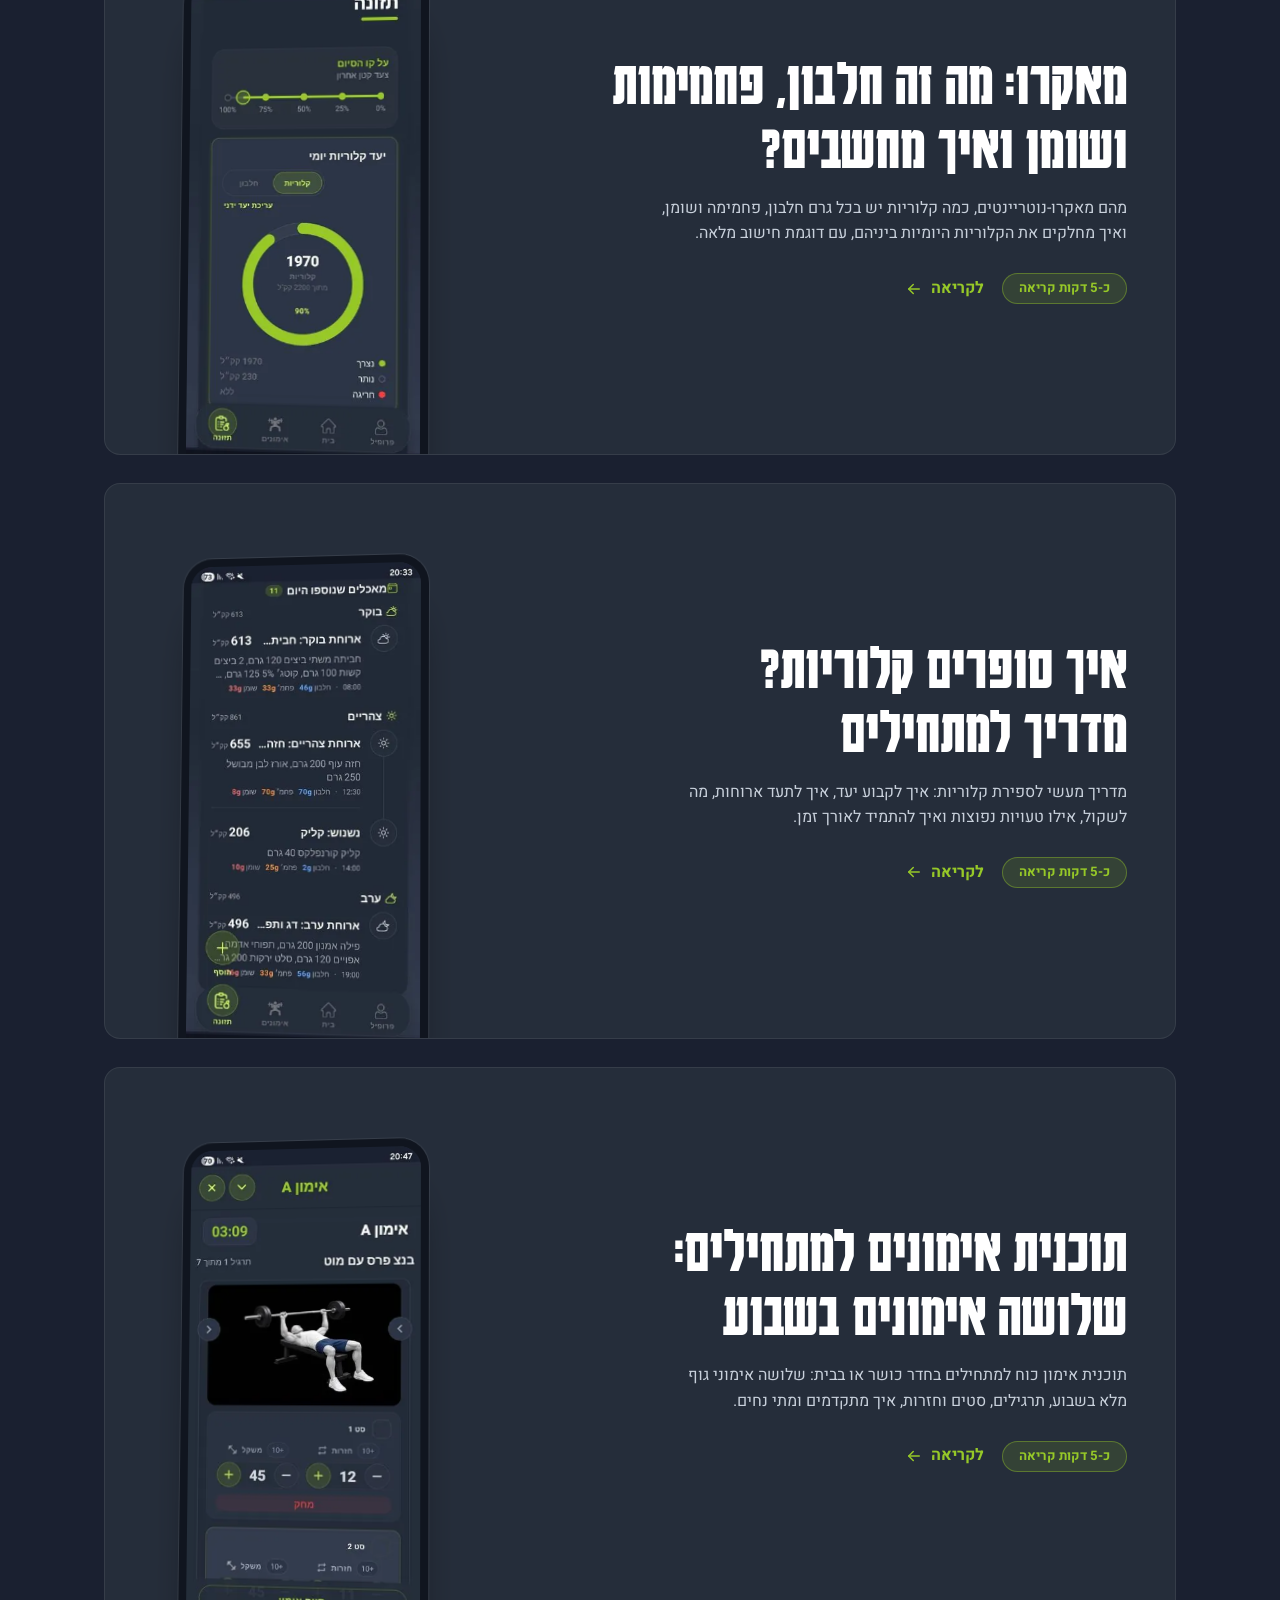
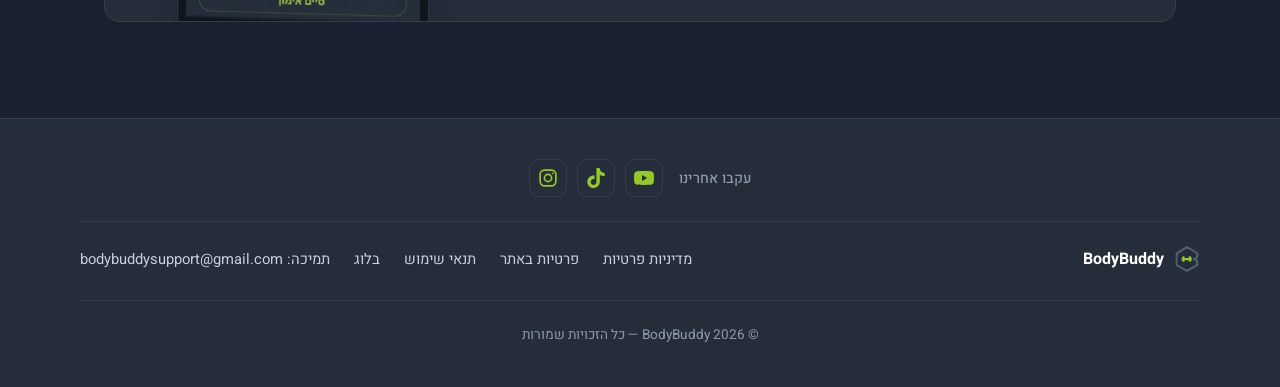
==== commit 87e2eb44: "feat(site): activate Instagram icon in footer and add it to Organization sameAs Co-Authored-By: Clau" ====
--- a/blog/index.html
+++ b/blog/index.html
@@ -146,9 +146,9 @@
       <a class="social-icon" href="https://www.tiktok.com/@bodybuddy.app" target="_blank" rel="noopener" aria-label="BodyBuddy בטיקטוק" title="טיקטוק">
         <svg viewBox="0 0 24 24" aria-hidden="true"><path fill="currentColor" d="M12.53.02c1.31-.02 2.61-.01 3.91-.02.08 1.53.63 3.09 1.75 4.17 1.12 1.11 2.7 1.62 4.24 1.79v4.03c-1.44-.05-2.89-.35-4.2-.97-.57-.26-1.1-.59-1.62-.93-.01 2.92.01 5.84-.02 8.75-.08 1.4-.54 2.79-1.35 3.94-1.31 1.92-3.58 3.17-5.91 3.21-1.43.08-2.86-.31-4.08-1.03-2.02-1.19-3.44-3.37-3.65-5.71-.02-.5-.03-1-.01-1.49.18-1.9 1.12-3.72 2.58-4.96 1.66-1.44 3.98-2.13 6.15-1.72.02 1.48-.04 2.96-.04 4.44-.99-.32-2.15-.23-3.02.37-.63.41-1.11 1.04-1.36 1.75-.21.51-.15 1.07-.14 1.61.24 1.64 1.82 3.02 3.5 2.87 1.12-.01 2.19-.66 2.77-1.61.19-.33.4-.67.41-1.06.1-1.79.06-3.57.07-5.36.01-4.03-.01-8.05.02-12.07Z"/></svg>
       </a>
-      <span class="social-icon is-disabled" role="img" aria-label="אינסטגרם – בקרוב" title="אינסטגרם – בקרוב">
+      <a class="social-icon" href="https://www.instagram.com/bodybuddy_app/" target="_blank" rel="noopener" aria-label="BodyBuddy באינסטגרם" title="אינסטגרם">
         <svg viewBox="0 0 24 24" aria-hidden="true" fill="none" stroke="currentColor" stroke-width="2"><rect x="2.5" y="2.5" width="19" height="19" rx="5.5"/><circle cx="12" cy="12" r="4.3"/><circle cx="17.6" cy="6.4" r="1.1" fill="currentColor" stroke="none"/></svg>
-      </span>
+      </a>
     </div>
     <div class="footer-brand">
       <img src="../images/logo-mark.svg" alt="" class="footer-logo" width="26" height="26">
